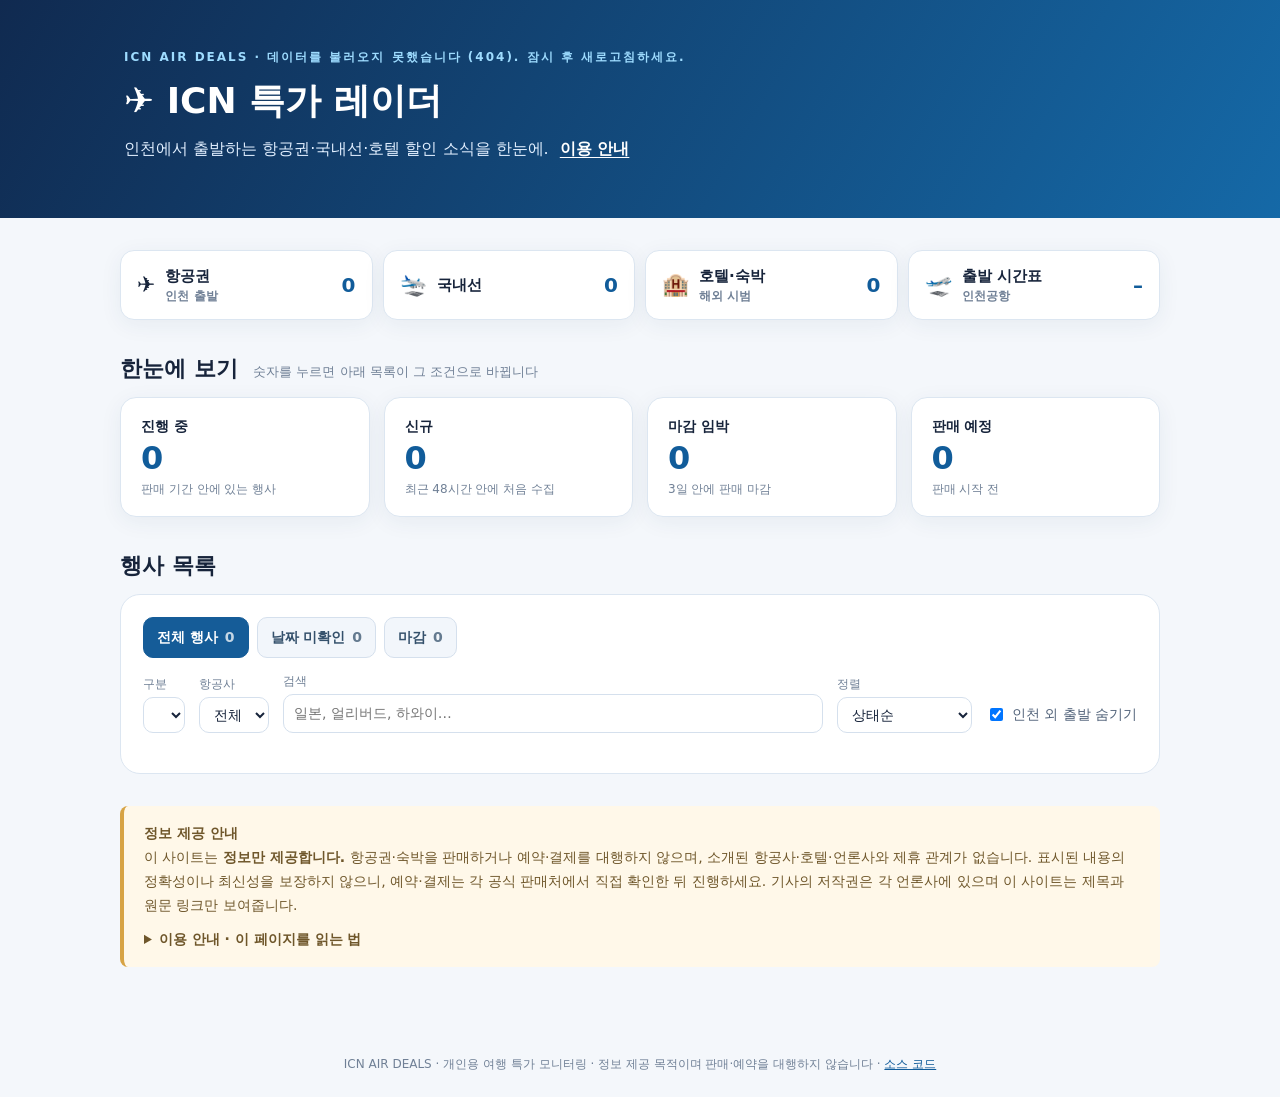
==== site/index.html @ 83a860c5 "collector·site: Secret Flying 공개 특가 중 서울 출발을 하루 1번 모아 '실제 가격 특가'로 노선·가격·링크만 표시 (항공권 탭) Co-Authored-B" ====
<!doctype html>
<html lang="ko">
<head>
<meta charset="utf-8">
<meta name="viewport" content="width=device-width, initial-scale=1, viewport-fit=cover">
<title>ICN 특가 레이더</title>
<meta name="description" content="인천 출발 항공권·국내선·호텔 숙박 할인 행사를 뉴스 기사에서 모아 진행 중·신규·판매 예정으로 보여줍니다.">
<!-- 검색 노출·AI 학습 거부 요청. 지키는 봇에만 효과가 있고 강제 차단은 아니다. -->
<meta name="robots" content="noindex, nofollow, noarchive, nosnippet, noimageindex, noai, noimageai">
<link rel="stylesheet" href="style.css">
</head>
<body>
<header class="hero">
  <div class="hero-in">
    <div class="eyebrow" id="updated">ICN AIR DEALS · 불러오는 중…</div>
    <h1>✈ ICN 특가 레이더</h1>
    <p>인천에서 출발하는 항공권·국내선·호텔 할인 소식을 한눈에. <a class="hero-link" href="#guide">이용 안내</a></p>
  </div>
</header>

<main class="wrap">
  <div id="health" class="notice warn" role="status" hidden></div>

  <nav class="sections" aria-label="행사 종류">
    <button type="button" data-section="flight"><span class="sec-icon" aria-hidden="true">✈</span><span class="sec-name">항공권 <small>인천 출발</small></span><b id="n-flight">0</b></button>
    <button type="button" data-section="domestic"><span class="sec-icon" aria-hidden="true">🛬</span><span class="sec-name">국내선</span><b id="n-domestic">0</b></button>
    <button type="button" data-section="hotel"><span class="sec-icon" aria-hidden="true">🏨</span><span class="sec-name">호텔·숙박 <small>해외 시범</small></span><b id="n-hotel">0</b></button>
    <button type="button" data-section="flights"><span class="sec-icon" aria-hidden="true">🛫</span><span class="sec-name">출발 시간표 <small>인천공항</small></span><b id="n-flights">–</b></button>
  </nav>

  <section class="section deal-view" aria-labelledby="h-summary">
    <h2 id="h-summary">한눈에 보기 <small class="h-note">숫자를 누르면 아래 목록이 그 조건으로 바뀝니다</small></h2>
    <div class="stats">
      <button type="button" class="stat" data-filter="live"><span class="stat-label">진행 중</span><b id="s-live">0</b><span class="stat-sub">판매 기간 안에 있는 행사</span></button>
      <button type="button" class="stat" data-filter="new"><span class="stat-label">신규</span><b id="s-new">0</b><span class="stat-sub">최근 48시간 안에 처음 수집</span></button>
      <button type="button" class="stat" data-filter="closing"><span class="stat-label">마감 임박</span><b id="s-closing">0</b><span class="stat-sub">3일 안에 판매 마감</span></button>
      <button type="button" class="stat" data-filter="upcoming"><span class="stat-label">판매 예정</span><b id="s-upcoming">0</b><span class="stat-sub">판매 시작 전</span></button>
    </div>
  </section>

  <section class="section deal-view" aria-labelledby="h-list">
    <h2 id="h-list">행사 목록</h2>
    <div class="preview">
      <!-- 진행 중·신규·마감 임박·판매 예정은 위 요약 타일이 같은 필터다. 여기에는 타일에 없는 보기만 둔다 -->
      <div class="toolbar" role="group" aria-label="그 밖의 보기">
        <button type="button" data-filter="all" class="active">전체 행사 <b id="c-all">0</b></button>
        <button type="button" data-filter="undated">날짜 미확인 <b id="c-undated">0</b></button>
        <button type="button" data-filter="ended">마감 <b id="c-ended">0</b></button>
        <button type="button" data-filter="official" id="official-btn" hidden>공식 확인 <b id="c-official">0</b></button>
      </div>
      <!-- 좁은 화면에서는 검색창만 두고 나머지 필터·정렬은 '필터 · 정렬' 버튼 안에 접는다 -->
      <div class="filters" id="deal-filters">
        <button type="button" class="filter-toggle" id="filter-toggle" aria-expanded="false" aria-controls="deal-filters">필터 · 정렬 <b id="filter-n" hidden></b></button>
        <label class="field" id="kind-field"><span>구분</span>
          <select id="kind"></select>
        </label>
        <label class="field" id="scope-field" hidden><span>지역</span>
          <select id="scope">
            <option value="all">국내·해외 전체</option>
            <option value="domestic">국내</option>
            <option value="overseas">해외 (시범)</option>
            <option value="unknown">지역 미확인</option>
          </select>
        </label>
        <label class="field"><span id="airline-label">항공사</span>
          <select id="airline"><option value="all">전체</option></select>
        </label>
        <label class="field grow search-field"><span>검색</span>
          <input id="q" type="search" placeholder="일본, 얼리버드, 하와이…" autocomplete="off">
        </label>
        <label class="field"><span>정렬</span>
          <select id="sort">
            <option value="default">상태순</option>
            <option value="recent">최신 등록순</option>
            <option value="closing">마감 임박순</option>
            <option value="discount">할인율 높은 순</option>
          </select>
        </label>
        <label class="toggle" id="hide-other-field"><input id="hide-other" type="checkbox" checked> 인천 외 출발 숨기기</label>
      </div>
      <div id="active" class="active-bar" hidden>
        <span id="active-text"></span>
        <button type="button" class="reset" data-reset>조건 초기화</button>
      </div>
      <div id="list" class="deals" aria-live="polite"></div>
      <p id="empty" class="empty" hidden></p>
    </div>
  </section>

  <!-- Secret Flying 공개 특가 중 서울 출발 (collector/secretflying.py, 하루 1번). 항공권 탭에서만 보인다 -->
  <section class="section deal-view" id="sf" aria-labelledby="h-sf" hidden>
    <h2 id="h-sf">실제 가격 특가 <small class="h-note">서울 출발 · Secret Flying 공개 게시물</small></h2>
    <div class="preview">
      <ul id="sf-list" class="sf-list"></ul>
      <p class="sf-note">가격은 게시 당시 기준이고 원래 통화로 표시합니다. 이미 끝났거나 날짜가 맞지 않을 수 있으니 게시물과 항공사에서 확인하세요.</p>
    </div>
  </section>

  <section class="section" id="schedule" aria-labelledby="h-schedule" hidden>
    <h2 id="h-schedule">인천공항 출발 시간표</h2>
    <div class="preview">
      <div class="hint">운항 예정 시각은 <b>예약 가능한 특가 항공권이 아닙니다.</b> 실제 할인가는 확인하지 않으므로 어느 편에도 할인 적용을 표시하지 않습니다.<br>
        <b>노선 일치 행사</b>: 운항 항공사와 행사 대상 노선(인천 출발·도착지)이 모두 기사로 확인된 행사 · <b>항공사 진행 행사</b>: 항공사만 같고 노선은 다르거나 확인되지 않은 행사</div>
      <p id="sch-meta" class="sch-meta"></p>
      <div class="filters">
        <div class="field"><span>출발 날짜</span>
          <div class="date-row">
            <input id="sch-date" type="date" aria-label="출발 날짜">
            <span class="quick" role="group" aria-label="빠른 날짜 선택">
              <button type="button" data-day="0">오늘</button><button type="button" data-day="1">내일</button><button type="button" data-day="weekend">이번 주말</button>
            </span>
            <span id="sch-cov" class="pill"></span>
          </div>
        </div>
        <label class="field"><span>항공사 (운항·판매)</span><select id="sch-airline"><option value="all">전체</option></select></label>
        <label class="field grow"><span>도착지 또는 편명</span><input id="sch-q" type="search" placeholder="오사카, KIX, KE5721…" autocomplete="off"></label>
        <label class="toggle"><input id="sch-related" type="checkbox"> 노선 일치 행사 있는 곳만</label>
      </div>
      <p id="sch-warn" class="notice warn" hidden></p>
      <div id="sch-list">
        <div id="sch-dests" class="dests"></div>
        <button type="button" id="sch-more" class="more" hidden></button>
      </div>
      <div id="sch-detail" hidden>
        <div class="detail-head">
          <button type="button" id="sch-back" class="back">← 도착지 목록</button>
          <h3 id="sch-title"></h3>
        </div>
        <div id="sch-carriers" class="carriers" role="group" aria-label="이 노선 운항 항공사"></div>
        <table class="sch">
          <thead><tr><th>출발</th><th>운항편 · 공동운항</th><th class="st">상태</th><th>행사 (할인 적용 미확인)</th></tr></thead>
          <tbody id="sch-body"></tbody>
        </table>
      </div>
      <p id="sch-empty" class="empty" hidden></p>
    </div>
  </section>

  <section class="section" id="guide">
    <div class="notice">
      <strong>정보 제공 안내</strong><br>
      이 사이트는 <b>정보만 제공합니다.</b> 항공권·숙박을 판매하거나 예약·결제를 대행하지 않으며, 소개된 항공사·호텔·언론사와 제휴 관계가 없습니다. 표시된 내용의 정확성이나 최신성을 보장하지 않으니, 예약·결제는 각 공식 판매처에서 직접 확인한 뒤 진행하세요. 기사의 저작권은 각 언론사에 있으며 이 사이트는 제목과 원문 링크만 보여줍니다.
      <details class="guide-more">
      <summary>이용 안내 · 이 페이지를 읽는 법</summary>
      하루 4회 뉴스 기사를 자동으로 모으며, AI(LLM)가 아니라 정해진 규칙으로 정리합니다.<br>
      항공사·호텔 공식 발표가 아니라 <b>뉴스 기사 제목</b>에서 자동으로 뽑은 정보입니다. 기사에 없는 날짜·가격·출발지는 추측하지 않고 "미확인"으로 둡니다. 실제 요금과 좌석·객실은 예약 단계에서 달라질 수 있으니 예약 전에 공식 페이지를 확인하세요.<br>
      "국내선"은 제목에 국내선·김포~제주 같은 노선 표현이 있는 항공 기사만 모읍니다. "호텔·숙박"은 호텔·리조트, 숙박 예약 플랫폼, 숙박세일 페스타 같은 정부 행사 기사 중 숙박 맥락과 할인 표현이 함께 있는 것만 모읍니다.<br>
      <b>해외 호텔은 2026-10-15 시작한 시범 수집</b>입니다. 국내 기사 중 해외 지명이 나온 숙박 할인과, 영어 뉴스에서 가격 할인(○% 할인·할인 코드 등)이 분명한 제목만 모읍니다. 영어 기사는 번역하지 않고 제목 원문을 그대로 보여주며, 할인율·기간·지역만 규칙으로 뽑아 한국어 칸에 넣습니다. 해외 행사는 한국에서 예약할 때 적용되지 않을 수 있습니다.<br>
      "출발 시간표"는 인천국제공항공사 공공데이터(여객기 정기운항편 일정, 항공기 운항 현황)를 하루 4회 받아 보여줍니다. 시각은 인천공항 기준 한국 시각이고, 정기 일정에는 도착 시각이 없습니다.<br>
      "인천(ICN)"은 제목에 인천~노선·인천발·인천 출발 같은 근거가 있을 때만 표시합니다. "항공사 미분류"는 한 기사에 여러 항공사가 섞여 어느 항공사 행사인지 정하지 않은 것입니다. 카드의 "항공사 홈페이지"·"공식 이벤트 목록"은 공식 사이트로 가는 링크일 뿐 해당 행사의 안내 페이지가 아니며, 이 사이트가 공식 페이지를 수집한 것도 아닙니다.
      </details>
    </div>
  </section>
</main>
<footer class="site-foot">ICN AIR DEALS · 개인용 여행 특가 모니터링 · 정보 제공 목적이며 판매·예약을 대행하지 않습니다 · <a href="https://github.com/theddack/icn-air-deals">소스 코드</a></footer>
<script src="app.js"></script>
</body>
</html>
---- site/style.css ----
/* 기획안(icn_air_deals_plan.html)의 시각 체계: 파란 그라데이션 헤더, 흰 카드(16px 라운드·옅은 그림자),
   파랑/주황/초록 알약, 2열 카드 그리드, 라벨-값 정의 목록. 다크 모드는 기존 사이트 동작을 유지하려고 같은 체계로 추가. */
:root {
  --bg: #f4f7fb; --surface: #ffffff; --ink: #17243b; --muted: #52637a; --faint: #708096; --line: #dce6f1; --line-soft: #edf1f5;
  --hero-a: #102a50; --hero-b: #1569a7; --hero-text: #e1efff; --hero-eyebrow: #9edcff;
  --brand: #155c98; --brand-ink: #115c9a;
  --blue-bg: #e8f3ff; --blue: #1364a2; --orange-bg: #fff1d8; --orange: #9a5d00; --green-bg: #e6f8ef; --green: #147b47;
  --gray-bg: #eef1f5; --gray: #65748a; --red-bg: #fdeaea; --red: #b23a3a;
  --notice-bg: #fff8e9; --notice-bar: #d7a344; --notice-ink: #6f572b;
  --btn-bg: #f2f6fb; --btn-line: #d5e0ed; --btn-ink: #35516c;
  --shadow: 0 5px 22px #183b6410;
  color-scheme: light;
}
@media (prefers-color-scheme: dark) {
  :root {
    --bg: #0e1726; --surface: #152237; --ink: #e3ecf7; --muted: #a3b3c7; --faint: #8394aa; --line: #26374f; --line-soft: #1f2e44;
    --hero-a: #0a1d38; --hero-b: #0f4f80; --hero-text: #d3e6fb; --hero-eyebrow: #8fd3ff;
    --brand: #3d8fd6; --brand-ink: #7cc0ff;
    --blue-bg: #17324f; --blue: #8cc6ff; --orange-bg: #3a2b10; --orange: #f2bd5a; --green-bg: #12352a; --green: #6fd8a3;
    --gray-bg: #1f2c3f; --gray: #9aa9bc; --red-bg: #3b1d22; --red: #f29b9b;
    --notice-bg: #2c2412; --notice-bar: #c9963a; --notice-ink: #ecd9ae;
    --btn-bg: #1a2a42; --btn-line: #2c3f5c; --btn-ink: #c3d4e8;
    --shadow: 0 5px 22px #00000030;
    color-scheme: dark;
  }
}
* { box-sizing: border-box; }
html { font-family: system-ui, -apple-system, "Noto Sans KR", "Apple SD Gothic Neo", "Malgun Gothic", sans-serif; }
body { margin: 0; background: var(--bg); color: var(--ink); line-height: 1.5; }
a { color: var(--brand-ink); }
[hidden] { display: none !important; }
button, select, input { font: inherit; }
:focus-visible { outline: 2px solid var(--brand); outline-offset: 2px; }

/* 헤더 */
.hero { background: linear-gradient(120deg, var(--hero-a), var(--hero-b)); color: #fff; }
.hero-in {
  max-width: 1080px; margin: 0 auto; padding-block: 48px 40px;
  padding-left: max(24px, env(safe-area-inset-left, 0px)); padding-right: max(24px, env(safe-area-inset-right, 0px));
}
.eyebrow { font-size: 12px; letter-spacing: 2px; font-weight: 800; color: var(--hero-eyebrow); }
.hero h1 { font-size: 36px; margin: 12px 0; line-height: 1.25; }
.hero p { max-width: 780px; line-height: 1.8; color: var(--hero-text); margin: 0 0 14px; }
.hero-link { color: #fff; font-weight: 700; margin-left: 6px; text-underline-offset: 3px; }

/* 본문 */
.wrap {
  max-width: 1080px; margin: auto; padding-block: 8px 64px;
  padding-left: max(20px, env(safe-area-inset-left, 0px)); padding-right: max(20px, env(safe-area-inset-right, 0px));
}
.section { margin-top: 32px; }
.section h2 { font-size: 22px; margin: 0 0 12px; }
.h-note { font-size: 13px; font-weight: 500; color: var(--faint); margin-left: 8px; }

.pill { display: inline-block; border-radius: 30px; padding: 4px 10px; background: var(--blue-bg); color: var(--blue); font-size: 12px; font-weight: 800; white-space: nowrap; }
.pill.orange { background: var(--orange-bg); color: var(--orange); }
.pill.green { background: var(--green-bg); color: var(--green); }
.pill.gray { background: var(--gray-bg); color: var(--gray); }
.pill.solid { background: var(--brand); color: #fff; }

/* 행사 종류 탭 */
.sections { display: grid; grid-template-columns: repeat(4, minmax(0, 1fr)); gap: 10px; margin-top: 24px; }
.sections button {
  display: flex; align-items: center; gap: 10px; text-align: left; cursor: pointer; min-width: 0;
  background: var(--surface); border: 1px solid var(--line); border-radius: 14px; padding: 14px 16px; color: var(--ink); box-shadow: var(--shadow);
}
.sec-icon { font-size: 22px; line-height: 1; }
.sec-name { flex: 1; min-width: 0; font-weight: 800; font-size: 15px; }
.sec-name small { display: block; font-size: 12px; font-weight: 600; color: var(--faint); }
.sections button b { font-size: 20px; color: var(--brand-ink); font-variant-numeric: tabular-nums; }
.sections button[aria-pressed="true"] { background: var(--brand); border-color: var(--brand); color: #fff; }
.sections button[aria-pressed="true"] small, .sections button[aria-pressed="true"] b { color: #fff; }

/* 요약 타일 */
.stats { display: grid; grid-template-columns: repeat(4, minmax(0, 1fr)); gap: 14px; }
.stat {
  text-align: left; cursor: pointer; display: grid; gap: 4px; align-content: start;
  background: var(--surface); border: 1px solid var(--line); border-radius: 16px; padding: 18px 20px; box-shadow: var(--shadow); color: var(--ink);
}
.stat b { font-size: 32px; line-height: 1.1; font-weight: 850; color: var(--brand-ink); font-variant-numeric: tabular-nums; }
.stat-label { font-size: 14px; font-weight: 800; }
.stat-sub { font-size: 12px; color: var(--faint); }
.stat[aria-pressed="true"] { border-color: var(--brand); box-shadow: 0 0 0 2px var(--brand) inset, var(--shadow); }

/* 목록 패널 */
.preview { background: var(--surface); border: 1px solid var(--line); border-radius: 20px; padding: 22px; }
.toolbar { display: flex; gap: 8px; flex-wrap: wrap; margin-bottom: 14px; }
.toolbar button {
  background: var(--btn-bg); border: 1px solid var(--btn-line); border-radius: 10px; padding: 9px 13px; cursor: pointer; font-weight: 700; color: var(--btn-ink); font-size: 14px;
}
.toolbar button b { font-weight: 600; opacity: .75; margin-left: 2px; font-variant-numeric: tabular-nums; }
.toolbar button.active { background: var(--brand); color: #fff; border-color: var(--brand); }
.filters { display: flex; flex-wrap: wrap; gap: 10px 14px; align-items: end; margin-bottom: 18px; }
.field { display: grid; gap: 4px; font-size: 12px; color: var(--faint); min-width: 0; }
.field.grow { flex: 1 1 200px; }
select, input[type="search"] {
  font-size: 14px; color: var(--ink); background: var(--surface); border: 1px solid var(--btn-line); border-radius: 10px; padding: 8px 10px; width: 100%; min-width: 0;
}
.toggle { display: flex; gap: 6px; align-items: center; font-size: 14px; color: var(--muted); padding-bottom: 8px; cursor: pointer; }
.filter-toggle { display: none; }
.active-bar { display: flex; flex-wrap: wrap; align-items: center; gap: 8px 12px; margin: -6px 0 14px; font-size: 13px; color: var(--muted); }
.reset { background: var(--btn-bg); border: 1px solid var(--btn-line); border-radius: 8px; padding: 5px 10px; font-weight: 700; color: var(--btn-ink); cursor: pointer; font-size: 13px; }

/* 행사 카드 */
.deals { display: grid; grid-template-columns: repeat(2, minmax(0, 1fr)); gap: 12px; }
.deal { border: 1px solid var(--line); border-radius: 14px; padding: 18px; display: grid; gap: 10px; align-content: start; min-width: 0; background: var(--surface); }
.deal.ended { opacity: .7; }
.pills { display: flex; flex-wrap: wrap; gap: 6px; }
.deal h3 { margin: 0; font-size: 17px; line-height: 1.4; overflow-wrap: anywhere; }
.price { font-size: 26px; font-weight: 850; color: var(--brand-ink); line-height: 1.2; }
.price.none { font-size: 17px; font-weight: 700; color: var(--faint); }
.deal dl { display: grid; grid-template-columns: 96px minmax(0, 1fr); gap: 7px 10px; font-size: 13px; margin: 0; }
.deal dt { color: var(--faint); }
.deal dd { margin: 0; font-weight: 650; overflow-wrap: anywhere; }
.deal dd.unk { color: var(--faint); font-weight: 500; }
.deal dd.icn { color: var(--green); }
.deal dd.conflict { color: var(--orange); }
.who { display: flex; flex-wrap: wrap; gap: 2px 8px; font-size: 13px; font-weight: 750; color: var(--muted); }
.who .where { font-weight: 600; color: var(--faint); }
.who .where::before { content: "·"; margin-right: 8px; }
.keyline { display: flex; align-items: center; justify-content: space-between; gap: 12px; }
.keyline .price { min-width: 0; overflow-wrap: anywhere; }
.dday { flex: none; display: grid; text-align: right; }
.dday span { font-size: 11px; font-weight: 700; color: var(--faint); }
.dday b { font-size: 18px; font-weight: 850; color: var(--ink); white-space: nowrap; font-variant-numeric: tabular-nums; }
.dday.urgent b { color: var(--orange); }
.dday.past b, .dday.unk b { font-size: 15px; font-weight: 700; color: var(--faint); }
.brief { margin: 0; font-size: 13px; color: var(--muted); }
.main-foot { font-size: 12px; color: var(--gray); border-top: 1px solid var(--line-soft); padding-top: 10px; align-items: center; }
.official-link {
  display: inline-flex; align-items: center; background: var(--blue-bg); color: var(--blue); border: 1px solid transparent;
  border-radius: 9px; padding: 7px 12px; font-size: 13px; font-weight: 800; text-decoration: none; white-space: nowrap;
}
.official-link:hover { border-color: var(--blue); }
details.more > summary { font-size: 13px; font-weight: 700; color: var(--btn-ink); }
details.more[open] > summary { margin-bottom: 10px; }
details.more .foot { margin-top: 12px; }
.arts b { font-size: 12px; color: var(--ink); }
.arts .cs { color: var(--faint); }
a.ev { font-size: 11px; font-weight: 600; color: var(--faint); margin-left: 4px; vertical-align: middle; white-space: nowrap; }
.deal .foot { border-top: 1px solid var(--line-soft); padding-top: 12px; font-size: 12px; color: var(--gray); display: grid; gap: 8px; }
.foot-row { display: flex; flex-wrap: wrap; gap: 4px 12px; justify-content: space-between; }
details summary { cursor: pointer; }
.dest-block { font-size: 12px; color: var(--muted); }
.dest-block summary { font-weight: 700; color: var(--ink); }
.dest-block.muted { color: var(--faint); }
.dest-note { margin: 6px 0 0; line-height: 1.6; }
.dest-block ul { columns: 2; column-gap: 16px; padding-left: 16px; }
.dest-block li { break-inside: avoid; }
.dest-block li.hit { color: var(--green); font-weight: 700; }
details ul { margin: 8px 0 0; padding-left: 18px; display: grid; gap: 5px; }
details li span { color: var(--faint); margin-left: 4px; font-variant-numeric: tabular-nums; }
.empty { color: var(--muted); text-align: center; padding: 28px 0; margin: 0; }

/* 실제 가격 특가 (Secret Flying) */
.sf-list { list-style: none; margin: 0; padding: 0; display: grid; grid-template-columns: repeat(2, minmax(0, 1fr)); gap: 8px 12px; }
.sf-list a { display: grid; grid-template-columns: minmax(0, 1fr) auto; gap: 2px 10px; padding: 12px 14px; border: 1px solid var(--line); border-radius: 12px; text-decoration: none; color: var(--ink); }
.sf-list a:hover { border-color: var(--brand); }
.sf-route { font-weight: 750; overflow-wrap: anywhere; }
.sf-price { font-weight: 850; color: var(--brand-ink); white-space: nowrap; font-variant-numeric: tabular-nums; }
.sf-meta { grid-column: 1 / -1; font-size: 12px; color: var(--faint); }
.sf-note { margin: 12px 0 0; font-size: 12px; color: var(--muted); }

/* 출발 시간표 */
.hint { padding: 12px 16px; background: var(--notice-bg); color: var(--notice-ink); border-left: 4px solid var(--notice-bar); border-radius: 9px; margin-bottom: 14px; font-size: 14px; line-height: 1.6; }
.sch-meta { font-size: 13px; color: var(--muted); margin: 0 0 14px; line-height: 1.6; }
.date-row { display: flex; flex-wrap: wrap; align-items: center; gap: 8px; }
.quick { display: inline-flex; gap: 6px; }
.quick button { background: var(--btn-bg); border: 1px solid var(--btn-line); border-radius: 8px; padding: 7px 10px; font-weight: 700; color: var(--btn-ink); cursor: pointer; font-size: 13px; }
.quick button[aria-pressed="true"] { background: var(--brand); border-color: var(--brand); color: #fff; }
.guide-more { margin-top: 10px; }
.guide-more summary { font-weight: 800; }
input[type="date"] { font-size: 14px; color: var(--ink); background: var(--surface); border: 1px solid var(--btn-line); border-radius: 10px; padding: 7px 10px; }
#sch-warn { margin: 0 0 14px; }
.dests { display: grid; grid-template-columns: repeat(3, minmax(0, 1fr)); gap: 10px; }
.dest {
  text-align: left; cursor: pointer; display: grid; gap: 4px; min-width: 0; color: var(--ink);
  background: var(--surface); border: 1px solid var(--line); border-radius: 14px; padding: 14px 16px;
}
.dest:hover { border-color: var(--brand); }
.dest-top { display: flex; justify-content: space-between; align-items: baseline; gap: 8px; }
.dest-name { font-weight: 800; font-size: 16px; overflow-wrap: anywhere; }
.dest-name small { color: var(--faint); font-weight: 600; margin-left: 4px; }
.dest-count { font-weight: 850; color: var(--brand-ink); font-variant-numeric: tabular-nums; white-space: nowrap; }
.dest-sub { font-size: 12px; color: var(--muted); overflow-wrap: anywhere; }
.dest .pill { justify-self: start; margin-top: 2px; }
.more { margin-top: 12px; width: 100%; background: var(--btn-bg); border: 1px solid var(--btn-line); border-radius: 10px; padding: 10px; font-weight: 700; color: var(--btn-ink); cursor: pointer; }
.detail-head { display: flex; flex-wrap: wrap; align-items: center; gap: 8px 14px; margin-bottom: 10px; }
.detail-head h3 { margin: 0; font-size: 18px; }
.carriers { display: flex; flex-wrap: wrap; gap: 6px; margin-bottom: 12px; }
.carriers button { background: var(--btn-bg); border: 1px solid var(--btn-line); border-radius: 8px; padding: 6px 10px; font-weight: 700; color: var(--btn-ink); cursor: pointer; font-size: 13px; }
.carriers button b { font-weight: 600; opacity: .75; font-variant-numeric: tabular-nums; }
/* 공동운항으로 팔기만 하는 항공사는 흐리게, 뒤쪽에 */
.carriers button.cs-only { border-style: dashed; color: var(--faint); background: transparent; font-weight: 600; }
.carriers button[aria-pressed="true"] { background: var(--brand); border-color: var(--brand); color: #fff; }
.back { background: var(--btn-bg); border: 1px solid var(--btn-line); border-radius: 10px; padding: 7px 12px; font-weight: 700; color: var(--btn-ink); cursor: pointer; }
table.sch { border-collapse: collapse; width: 100%; font-size: 14px; }
table.sch th, table.sch td { padding: 10px 8px; text-align: left; border-bottom: 1px solid var(--line-soft); vertical-align: top; }
table.sch th { background: var(--btn-bg); color: var(--muted); font-size: 12px; font-weight: 700; }
table.sch td.t { font-weight: 800; font-variant-numeric: tabular-nums; white-space: nowrap; }
table.sch .chg { display: block; color: var(--orange); font-size: 12px; font-weight: 700; }
table.sch td.muted, table.sch .cs { color: var(--faint); }
table.sch .cs { display: block; font-size: 12px; }
table.sch td.rel { font-size: 13px; }
table.sch td.st, table.sch th.st { white-space: nowrap; }
.deal-rel, .deal-air { display: block; font-size: 11px; font-weight: 800; margin-top: 2px; }
.deal-rel { color: var(--green); }
.deal-air { color: var(--gray); font-weight: 500; font-size: 12px; }
details.deal-air summary { font-weight: 800; font-size: 11px; }
table.sch mark { background: var(--orange-bg); color: var(--orange); border-radius: 4px; padding: 0 3px; }
.dest .pills { margin-top: 2px; }
.deal-item { display: block; margin-top: 3px; }
.deal-links { display: block; font-size: 11px; }
.deal-links a { color: var(--brand-ink); }
.rel-inline { display: none; margin-top: 4px; font-size: 12px; color: var(--green); }

/* 안내·경고 */
.notice { background: var(--notice-bg); border-left: 4px solid var(--notice-bar); padding: 16px 20px; border-radius: 8px; color: var(--notice-ink); line-height: 1.7; font-size: 14px; }
.notice.warn { margin-top: 24px; border-left-color: var(--red); background: var(--red-bg); color: var(--red); }
.notice.warn p { margin: 0; }
.site-foot { padding: 24px; text-align: center; color: var(--faint); font-size: 12px; }

@media (max-width: 960px) and (min-width: 761px) { .dests { grid-template-columns: repeat(2, minmax(0, 1fr)); } }
@media (max-width: 760px) {
  .hero-in { padding-block: 36px 30px; }
  .hero h1 { font-size: 28px; }
  .sections { gap: 8px; grid-template-columns: repeat(2, minmax(0, 1fr)); }
  .dests { grid-template-columns: 1fr; }
  table.sch th, table.sch td { padding: 9px 5px; font-size: 13px; }
  /* 좁은 화면에서는 관련 행사를 항공사 칸 아래로 옮긴다 */
  table.sch .rel, table.sch th:last-child { display: none; }
  .rel-inline { display: block; }
  .sections button { flex-direction: column; align-items: flex-start; gap: 4px; padding: 12px; }
  .sec-icon { font-size: 18px; }
  .sec-name { font-size: 14px; }
  .sections button b { font-size: 18px; }
  .stats { grid-template-columns: repeat(2, minmax(0, 1fr)); gap: 10px; }
  .stat { padding: 14px 16px; }
  .stat b { font-size: 26px; }
  .deals { grid-template-columns: 1fr; }
  .sf-list { grid-template-columns: 1fr; }
  .preview { padding: 16px; border-radius: 16px; }
  .deal dl { grid-template-columns: 82px minmax(0, 1fr); }
  /* 필터: 검색창과 '필터 · 정렬' 버튼만 한 줄로, 나머지는 버튼을 누르면 펼친다 */
  .filter-toggle {
    display: inline-flex; align-items: center; gap: 6px; order: -1; white-space: nowrap; cursor: pointer;
    background: var(--btn-bg); border: 1px solid var(--btn-line); border-radius: 10px; padding: 8px 12px; font-weight: 700; color: var(--btn-ink); font-size: 14px;
  }
  .filter-toggle[aria-expanded="true"] { border-color: var(--brand); color: var(--brand-ink); }
  .filter-toggle b { background: var(--brand); color: #fff; border-radius: 20px; padding: 0 7px; font-size: 12px; }
  .filters .search-field { order: -2; flex: 1 1 0; }
  /* 노선 항공사 버튼은 한 줄 가로 스크롤 (여러 줄로 쌓여 시간표가 밀리지 않게) */
  .carriers { flex-wrap: nowrap; overflow-x: auto; padding-bottom: 4px; -webkit-overflow-scrolling: touch; }
  .carriers button { flex: none; }
  .filters:not(.open) > :not(.search-field):not(.filter-toggle) { display: none; }
  .filters.open > .field:not(.search-field) { flex: 1 1 100%; }
}
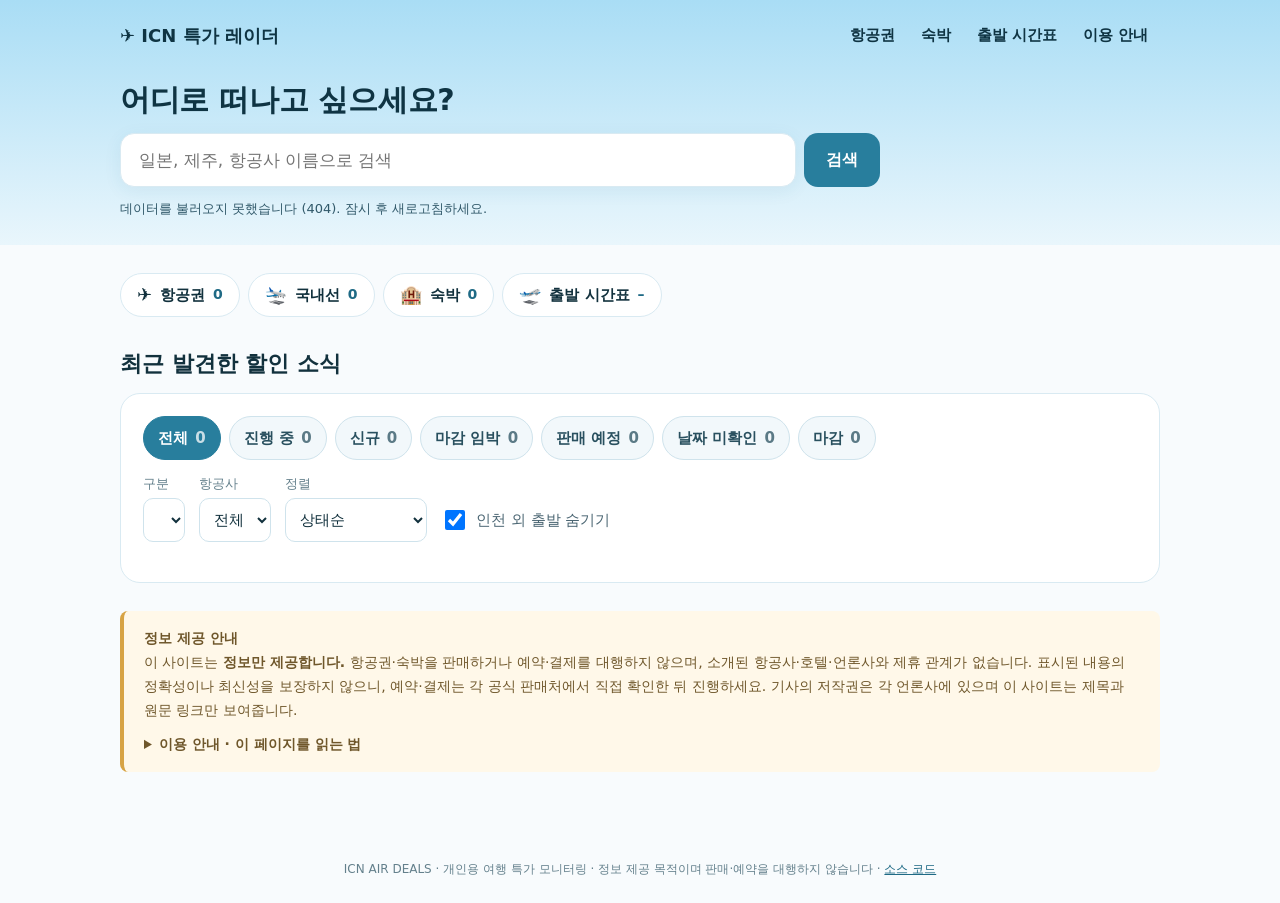
==== commit 7c441d7a: "site: UI/UX 리디자인 기획안 반영 — 하늘색 헤더와 상단 메뉴·큰 검색창, 카테고리 한 줄 탭, 상태 필터 한 줄(요약 타일 제거), 목록을 첫 화면으로, Sky→Clou" ====
--- a/site/index.html
+++ b/site/index.html
@@ -12,9 +12,19 @@
 <body>
 <header class="hero">
   <div class="hero-in">
-    <div class="eyebrow" id="updated">ICN AIR DEALS · 불러오는 중…</div>
-    <h1>✈ ICN 특가 레이더</h1>
-    <p>인천에서 출발하는 항공권·국내선·호텔 할인 소식을 한눈에. <a class="hero-link" href="#guide">이용 안내</a></p>
+    <div class="topbar">
+      <a class="brand" href="#flight">✈ ICN 특가 레이더</a>
+      <nav class="topnav" aria-label="바로 가기">
+        <a href="#flight">항공권</a><a href="#hotel">숙박</a><a href="#flights">출발 시간표</a><a href="#guide">이용 안내</a>
+      </nav>
+    </div>
+    <h1 class="hero-q">어디로 떠나고 싶으세요?</h1>
+    <form class="hero-search" id="search-form" role="search">
+      <label class="sr-only" for="q">행사 검색</label>
+      <input id="q" type="search" placeholder="일본, 제주, 항공사 이름으로 검색" autocomplete="off" enterkeyhint="search">
+      <button type="submit">검색</button>
+    </form>
+    <p class="eyebrow" id="updated">불러오는 중…</p>
   </div>
 </header>
 
@@ -22,31 +32,25 @@
   <div id="health" class="notice warn" role="status" hidden></div>
 
   <nav class="sections" aria-label="행사 종류">
-    <button type="button" data-section="flight"><span class="sec-icon" aria-hidden="true">✈</span><span class="sec-name">항공권 <small>인천 출발</small></span><b id="n-flight">0</b></button>
+    <button type="button" data-section="flight"><span class="sec-icon" aria-hidden="true">✈</span><span class="sec-name">항공권</span><b id="n-flight">0</b></button>
     <button type="button" data-section="domestic"><span class="sec-icon" aria-hidden="true">🛬</span><span class="sec-name">국내선</span><b id="n-domestic">0</b></button>
-    <button type="button" data-section="hotel"><span class="sec-icon" aria-hidden="true">🏨</span><span class="sec-name">호텔·숙박 <small>해외 시범</small></span><b id="n-hotel">0</b></button>
-    <button type="button" data-section="flights"><span class="sec-icon" aria-hidden="true">🛫</span><span class="sec-name">출발 시간표 <small>인천공항</small></span><b id="n-flights">–</b></button>
+    <button type="button" data-section="hotel"><span class="sec-icon" aria-hidden="true">🏨</span><span class="sec-name">숙박</span><b id="n-hotel">0</b></button>
+    <button type="button" data-section="flights"><span class="sec-icon" aria-hidden="true">🛫</span><span class="sec-name">출발 시간표</span><b id="n-flights">–</b></button>
   </nav>
 
-  <section class="section deal-view" aria-labelledby="h-summary">
-    <h2 id="h-summary">한눈에 보기 <small class="h-note">숫자를 누르면 아래 목록이 그 조건으로 바뀝니다</small></h2>
-    <div class="stats">
-      <button type="button" class="stat" data-filter="live"><span class="stat-label">진행 중</span><b id="s-live">0</b><span class="stat-sub">판매 기간 안에 있는 행사</span></button>
-      <button type="button" class="stat" data-filter="new"><span class="stat-label">신규</span><b id="s-new">0</b><span class="stat-sub">최근 48시간 안에 처음 수집</span></button>
-      <button type="button" class="stat" data-filter="closing"><span class="stat-label">마감 임박</span><b id="s-closing">0</b><span class="stat-sub">3일 안에 판매 마감</span></button>
-      <button type="button" class="stat" data-filter="upcoming"><span class="stat-label">판매 예정</span><b id="s-upcoming">0</b><span class="stat-sub">판매 시작 전</span></button>
-    </div>
-  </section>
-
   <section class="section deal-view" aria-labelledby="h-list">
-    <h2 id="h-list">행사 목록</h2>
+    <h2 id="h-list">최근 발견한 할인 소식</h2>
     <div class="preview">
-      <!-- 진행 중·신규·마감 임박·판매 예정은 위 요약 타일이 같은 필터다. 여기에는 타일에 없는 보기만 둔다 -->
-      <div class="toolbar" role="group" aria-label="그 밖의 보기">
-        <button type="button" data-filter="all" class="active">전체 행사 <b id="c-all">0</b></button>
+      <!-- 상태 필터 한 줄 (예전 '한눈에 보기' 타일과 보조 버튼을 합쳤다). 숫자는 지금 조건에서의 건수 -->
+      <div class="toolbar" role="group" aria-label="상태">
+        <button type="button" data-filter="all" class="active">전체 <b id="c-all">0</b></button>
+        <button type="button" data-filter="live">진행 중 <b id="c-live">0</b></button>
+        <button type="button" data-filter="new">신규 <b id="c-new">0</b></button>
+        <button type="button" data-filter="closing">마감 임박 <b id="c-closing">0</b></button>
+        <button type="button" data-filter="upcoming">판매 예정 <b id="c-upcoming">0</b></button>
+        <button type="button" data-filter="official" id="official-btn" hidden>공식 확인 <b id="c-official">0</b></button>
         <button type="button" data-filter="undated">날짜 미확인 <b id="c-undated">0</b></button>
         <button type="button" data-filter="ended">마감 <b id="c-ended">0</b></button>
-        <button type="button" data-filter="official" id="official-btn" hidden>공식 확인 <b id="c-official">0</b></button>
       </div>
       <!-- 좁은 화면에서는 검색창만 두고 나머지 필터·정렬은 '필터 · 정렬' 버튼 안에 접는다 -->
       <div class="filters" id="deal-filters">
@@ -65,9 +69,6 @@
         <label class="field"><span id="airline-label">항공사</span>
           <select id="airline"><option value="all">전체</option></select>
         </label>
-        <label class="field grow search-field"><span>검색</span>
-          <input id="q" type="search" placeholder="일본, 얼리버드, 하와이…" autocomplete="off">
-        </label>
         <label class="field"><span>정렬</span>
           <select id="sort">
             <option value="default">상태순</option>
@@ -84,12 +85,27 @@
       </div>
       <div id="list" class="deals" aria-live="polite"></div>
       <p id="empty" class="empty" hidden></p>
+      <!-- 마감일을 모르고 마지막 기사 후 14일이 지난 행사 (30일까지 보관). 끝났는지 알 수 없어 접어 둔다 -->
+      <details id="stale" class="stale-box" hidden>
+        <summary>진행 여부 미확인 <b id="stale-n">0</b>건 <small>마감일이 기사에 없고 최근 기사가 14일 넘게 없는 행사 · 공식 페이지에서 확인하세요</small></summary>
+        <div id="stale-list" class="deals"></div>
+      </details>
     </div>
   </section>
 
   <!-- Secret Flying 공개 특가 중 서울 출발 (collector/secretflying.py, 하루 1번). 항공권 탭에서만 보인다 -->
+  <!-- 땡처리닷컴 판매 중인 인천 출발 땡처리 항공권 (collector/ttang.py, 하루 1번). 항공권 탭에서만 보인다 -->
+  <section class="section deal-view" id="tt" aria-labelledby="h-tt" hidden>
+    <h2 id="h-tt">땡처리닷컴 판매가 <small class="h-note" id="tt-note">인천 출발 · 도착지별 최저 총액</small></h2>
+    <div class="preview">
+      <ul id="tt-list" class="sf-list"></ul>
+      <button type="button" id="tt-more" class="more" hidden></button>
+      <p class="sf-note">땡처리닷컴에 올라온 판매 상품의 표시 총액(유류할증료·세금 포함)입니다. 출발 기간 안에서도 날짜·좌석에 따라 다를 수 있으니 땡처리닷컴에서 확인하세요.</p>
+    </div>
+  </section>
+
   <section class="section deal-view" id="sf" aria-labelledby="h-sf" hidden>
-    <h2 id="h-sf">실제 가격 특가 <small class="h-note">서울 출발 · Secret Flying 공개 게시물</small></h2>
+    <h2 id="h-sf">Secret Flying 게시 가격 <small class="h-note">서울 출발 · 게시 당시 가격, 항공사 확인 아님</small></h2>
     <div class="preview">
       <ul id="sf-list" class="sf-list"></ul>
       <p class="sf-note">가격은 게시 당시 기준이고 원래 통화로 표시합니다. 이미 끝났거나 날짜가 맞지 않을 수 있으니 게시물과 항공사에서 확인하세요.</p>
--- a/site/style.css
+++ b/site/style.css
@@ -1,54 +1,66 @@
-/* 기획안(icn_air_deals_plan.html)의 시각 체계: 파란 그라데이션 헤더, 흰 카드(16px 라운드·옅은 그림자),
-   파랑/주황/초록 알약, 2열 카드 그리드, 라벨-값 정의 목록. 다크 모드는 기존 사이트 동작을 유지하려고 같은 체계로 추가. */
+/* UI/UX 리디자인 기획안(2026-10-25 'Sky → Cloud → Ocean'): 하늘색 헤더, 구름색 배경, 흰 카드, 바다색 버튼·선택.
+   할인 금액·마감 임박만 코랄, 진행 중은 연한 민트. 본문 16px, 누르는 곳은 44px 이상. 다크 모드는 같은 체계를 어둡게. */
 :root {
-  --bg: #f4f7fb; --surface: #ffffff; --ink: #17243b; --muted: #52637a; --faint: #708096; --line: #dce6f1; --line-soft: #edf1f5;
-  --hero-a: #102a50; --hero-b: #1569a7; --hero-text: #e1efff; --hero-eyebrow: #9edcff;
-  --brand: #155c98; --brand-ink: #115c9a;
-  --blue-bg: #e8f3ff; --blue: #1364a2; --orange-bg: #fff1d8; --orange: #9a5d00; --green-bg: #e6f8ef; --green: #147b47;
-  --gray-bg: #eef1f5; --gray: #65748a; --red-bg: #fdeaea; --red: #b23a3a;
+  --bg: #f8fbfd; --surface: #ffffff; --ink: #12313d; --muted: #4a6572; --faint: #64808c; --line: #d9eaf2; --line-soft: #eaf4f9;
+  --sky: #a9ddf5; --sky-soft: #e9f6fc; --hero-ink: #0f3443; --hero-muted: #31596a;
+  --brand: #287e9d; --brand-ink: #1f6a85;
+  --blue-bg: #e9f6fc; --blue: #1f6a85; --orange-bg: #fceae5; --orange: #a8432d; --coral: #b84e37;
+  --green-bg: #e3f6ef; --green: #1c7a55;
+  --gray-bg: #eef3f6; --gray: #5a717d; --red-bg: #fdeaea; --red: #b23a3a;
   --notice-bg: #fff8e9; --notice-bar: #d7a344; --notice-ink: #6f572b;
-  --btn-bg: #f2f6fb; --btn-line: #d5e0ed; --btn-ink: #35516c;
-  --shadow: 0 5px 22px #183b6410;
+  --btn-bg: #f2f8fb; --btn-line: #cfe3ec; --btn-ink: #29505f;
+  --shadow: 0 4px 18px #1f6a8512;
   color-scheme: light;
 }
 @media (prefers-color-scheme: dark) {
   :root {
-    --bg: #0e1726; --surface: #152237; --ink: #e3ecf7; --muted: #a3b3c7; --faint: #8394aa; --line: #26374f; --line-soft: #1f2e44;
-    --hero-a: #0a1d38; --hero-b: #0f4f80; --hero-text: #d3e6fb; --hero-eyebrow: #8fd3ff;
-    --brand: #3d8fd6; --brand-ink: #7cc0ff;
-    --blue-bg: #17324f; --blue: #8cc6ff; --orange-bg: #3a2b10; --orange: #f2bd5a; --green-bg: #12352a; --green: #6fd8a3;
-    --gray-bg: #1f2c3f; --gray: #9aa9bc; --red-bg: #3b1d22; --red: #f29b9b;
+    --bg: #0d1b22; --surface: #13262f; --ink: #e2f0f6; --muted: #a6c0cb; --faint: #8aa6b2; --line: #24404c; --line-soft: #1b3440;
+    --sky: #12384a; --sky-soft: #0f2a37; --hero-ink: #e6f5fb; --hero-muted: #a9ccda;
+    --brand: #237596; --brand-ink: #8fd0ea;
+    --blue-bg: #173f52; --blue: #9ad6ee; --orange-bg: #3d2219; --orange: #f0a48f; --coral: #f0a48f;
+    --green-bg: #123629; --green: #79d9ae;
+    --gray-bg: #1d3440; --gray: #9db4bf; --red-bg: #3b1d22; --red: #f29b9b;
     --notice-bg: #2c2412; --notice-bar: #c9963a; --notice-ink: #ecd9ae;
-    --btn-bg: #1a2a42; --btn-line: #2c3f5c; --btn-ink: #c3d4e8;
-    --shadow: 0 5px 22px #00000030;
+    --btn-bg: #183340; --btn-line: #2a4d5c; --btn-ink: #cbe2ec;
+    --shadow: 0 4px 18px #00000033;
     color-scheme: dark;
   }
 }
 * { box-sizing: border-box; }
 html { font-family: system-ui, -apple-system, "Noto Sans KR", "Apple SD Gothic Neo", "Malgun Gothic", sans-serif; }
-body { margin: 0; background: var(--bg); color: var(--ink); line-height: 1.5; }
+body { margin: 0; background: var(--bg); color: var(--ink); line-height: 1.55; font-size: 16px; }
 a { color: var(--brand-ink); }
 [hidden] { display: none !important; }
 button, select, input { font: inherit; }
-:focus-visible { outline: 2px solid var(--brand); outline-offset: 2px; }
-
-/* 헤더 */
-.hero { background: linear-gradient(120deg, var(--hero-a), var(--hero-b)); color: #fff; }
+:focus-visible { outline: 3px solid var(--brand); outline-offset: 2px; }
+.sr-only { position: absolute; width: 1px; height: 1px; padding: 0; margin: -1px; overflow: hidden; clip: rect(0 0 0 0); white-space: nowrap; border: 0; }
+
+/* 헤더: 하늘색, 상단 메뉴, 큰 검색창 */
+.hero { background: linear-gradient(180deg, var(--sky), var(--sky-soft)); color: var(--hero-ink); }
 .hero-in {
-  max-width: 1080px; margin: 0 auto; padding-block: 48px 40px;
-  padding-left: max(24px, env(safe-area-inset-left, 0px)); padding-right: max(24px, env(safe-area-inset-right, 0px));
-}
-.eyebrow { font-size: 12px; letter-spacing: 2px; font-weight: 800; color: var(--hero-eyebrow); }
-.hero h1 { font-size: 36px; margin: 12px 0; line-height: 1.25; }
-.hero p { max-width: 780px; line-height: 1.8; color: var(--hero-text); margin: 0 0 14px; }
-.hero-link { color: #fff; font-weight: 700; margin-left: 6px; text-underline-offset: 3px; }
+  max-width: 1080px; margin: 0 auto; padding-block: 14px 26px;
+  padding-left: max(20px, env(safe-area-inset-left, 0px)); padding-right: max(20px, env(safe-area-inset-right, 0px));
+}
+.topbar { display: flex; flex-wrap: wrap; align-items: center; justify-content: space-between; gap: 4px 16px; }
+.brand { color: var(--hero-ink); font-weight: 850; font-size: 18px; text-decoration: none; display: inline-flex; align-items: center; min-height: 44px; }
+.topnav { display: flex; flex-wrap: wrap; gap: 2px; }
+.topnav a { color: var(--hero-ink); text-decoration: none; font-weight: 700; font-size: 15px; display: inline-flex; align-items: center; min-height: 44px; padding: 0 12px; border-radius: 10px; }
+.topnav a:hover { background: #ffffff66; }
+.hero-q { font-size: 30px; line-height: 1.3; margin: 22px 0 14px; letter-spacing: -0.3px; }
+.hero-search { display: flex; gap: 8px; max-width: 760px; }
+.hero-search input[type="search"] {
+  flex: 1; min-width: 0; min-height: 54px; font-size: 17px; padding: 0 18px; border-radius: 14px;
+  border: 1px solid var(--line); background: var(--surface); color: var(--ink); box-shadow: var(--shadow);
+}
+.hero-search button { min-height: 54px; padding: 0 22px; border: 0; border-radius: 14px; background: var(--brand); color: #fff; font-weight: 800; cursor: pointer; }
+.eyebrow { font-size: 13px; color: var(--hero-muted); margin: 12px 0 0; }
 
 /* 본문 */
 .wrap {
   max-width: 1080px; margin: auto; padding-block: 8px 64px;
   padding-left: max(20px, env(safe-area-inset-left, 0px)); padding-right: max(20px, env(safe-area-inset-right, 0px));
 }
-.section { margin-top: 32px; }
+.section { margin-top: 28px; }
 .section h2 { font-size: 22px; margin: 0 0 12px; }
 .h-note { font-size: 13px; font-weight: 500; color: var(--faint); margin-left: 8px; }
 
@@ -58,48 +70,39 @@
 .pill.gray { background: var(--gray-bg); color: var(--gray); }
 .pill.solid { background: var(--brand); color: #fff; }
 
-/* 행사 종류 탭 */
-.sections { display: grid; grid-template-columns: repeat(4, minmax(0, 1fr)); gap: 10px; margin-top: 24px; }
+/* 카테고리 탭: 한 줄, 좁으면 가로로 밀기 */
+.sections { display: flex; gap: 8px; margin-top: 20px; overflow-x: auto; padding-bottom: 2px; -webkit-overflow-scrolling: touch; }
 .sections button {
-  display: flex; align-items: center; gap: 10px; text-align: left; cursor: pointer; min-width: 0;
-  background: var(--surface); border: 1px solid var(--line); border-radius: 14px; padding: 14px 16px; color: var(--ink); box-shadow: var(--shadow);
-}
-.sec-icon { font-size: 22px; line-height: 1; }
-.sec-name { flex: 1; min-width: 0; font-weight: 800; font-size: 15px; }
-.sec-name small { display: block; font-size: 12px; font-weight: 600; color: var(--faint); }
-.sections button b { font-size: 20px; color: var(--brand-ink); font-variant-numeric: tabular-nums; }
+  flex: none; display: inline-flex; align-items: center; gap: 8px; min-height: 44px; padding: 8px 16px; cursor: pointer;
+  background: var(--surface); border: 1px solid var(--line); border-radius: 999px; color: var(--ink);
+}
+.sec-icon { font-size: 18px; line-height: 1; }
+.sec-name { font-weight: 800; font-size: 15px; white-space: nowrap; }
+.sections button b { font-size: 14px; color: var(--brand-ink); font-variant-numeric: tabular-nums; }
 .sections button[aria-pressed="true"] { background: var(--brand); border-color: var(--brand); color: #fff; }
-.sections button[aria-pressed="true"] small, .sections button[aria-pressed="true"] b { color: #fff; }
-
-/* 요약 타일 */
-.stats { display: grid; grid-template-columns: repeat(4, minmax(0, 1fr)); gap: 14px; }
-.stat {
-  text-align: left; cursor: pointer; display: grid; gap: 4px; align-content: start;
-  background: var(--surface); border: 1px solid var(--line); border-radius: 16px; padding: 18px 20px; box-shadow: var(--shadow); color: var(--ink);
-}
-.stat b { font-size: 32px; line-height: 1.1; font-weight: 850; color: var(--brand-ink); font-variant-numeric: tabular-nums; }
-.stat-label { font-size: 14px; font-weight: 800; }
-.stat-sub { font-size: 12px; color: var(--faint); }
-.stat[aria-pressed="true"] { border-color: var(--brand); box-shadow: 0 0 0 2px var(--brand) inset, var(--shadow); }
+.sections button[aria-pressed="true"] b { color: #fff; }
 
 /* 목록 패널 */
 .preview { background: var(--surface); border: 1px solid var(--line); border-radius: 20px; padding: 22px; }
+/* 상태 필터 한 줄 */
 .toolbar { display: flex; gap: 8px; flex-wrap: wrap; margin-bottom: 14px; }
 .toolbar button {
-  background: var(--btn-bg); border: 1px solid var(--btn-line); border-radius: 10px; padding: 9px 13px; cursor: pointer; font-weight: 700; color: var(--btn-ink); font-size: 14px;
+  min-height: 44px; background: var(--btn-bg); border: 1px solid var(--btn-line); border-radius: 999px; padding: 8px 14px;
+  cursor: pointer; font-weight: 700; color: var(--btn-ink); font-size: 15px; white-space: nowrap;
 }
 .toolbar button b { font-weight: 600; opacity: .75; margin-left: 2px; font-variant-numeric: tabular-nums; }
 .toolbar button.active { background: var(--brand); color: #fff; border-color: var(--brand); }
 .filters { display: flex; flex-wrap: wrap; gap: 10px 14px; align-items: end; margin-bottom: 18px; }
-.field { display: grid; gap: 4px; font-size: 12px; color: var(--faint); min-width: 0; }
+.field { display: grid; gap: 4px; font-size: 13px; color: var(--faint); min-width: 0; }
 .field.grow { flex: 1 1 200px; }
 select, input[type="search"] {
-  font-size: 14px; color: var(--ink); background: var(--surface); border: 1px solid var(--btn-line); border-radius: 10px; padding: 8px 10px; width: 100%; min-width: 0;
-}
-.toggle { display: flex; gap: 6px; align-items: center; font-size: 14px; color: var(--muted); padding-bottom: 8px; cursor: pointer; }
+  min-height: 44px; font-size: 15px; color: var(--ink); background: var(--surface); border: 1px solid var(--btn-line); border-radius: 10px; padding: 8px 10px; width: 100%; min-width: 0;
+}
+.toggle { display: flex; gap: 8px; align-items: center; font-size: 15px; color: var(--muted); min-height: 44px; cursor: pointer; }
+.toggle input { width: 20px; height: 20px; }
 .filter-toggle { display: none; }
-.active-bar { display: flex; flex-wrap: wrap; align-items: center; gap: 8px 12px; margin: -6px 0 14px; font-size: 13px; color: var(--muted); }
-.reset { background: var(--btn-bg); border: 1px solid var(--btn-line); border-radius: 8px; padding: 5px 10px; font-weight: 700; color: var(--btn-ink); cursor: pointer; font-size: 13px; }
+.active-bar { display: flex; flex-wrap: wrap; align-items: center; gap: 8px 12px; margin: -6px 0 14px; font-size: 14px; color: var(--muted); }
+.reset { min-height: 44px; background: var(--btn-bg); border: 1px solid var(--btn-line); border-radius: 10px; padding: 6px 14px; font-weight: 700; color: var(--btn-ink); cursor: pointer; font-size: 14px; }
 
 /* 행사 카드 */
 .deals { display: grid; grid-template-columns: repeat(2, minmax(0, 1fr)); gap: 12px; }
@@ -107,7 +110,7 @@
 .deal.ended { opacity: .7; }
 .pills { display: flex; flex-wrap: wrap; gap: 6px; }
 .deal h3 { margin: 0; font-size: 17px; line-height: 1.4; overflow-wrap: anywhere; }
-.price { font-size: 26px; font-weight: 850; color: var(--brand-ink); line-height: 1.2; }
+.price { font-size: 26px; font-weight: 850; color: var(--coral); line-height: 1.2; }
 .price.none { font-size: 17px; font-weight: 700; color: var(--faint); }
 .deal dl { display: grid; grid-template-columns: 96px minmax(0, 1fr); gap: 7px 10px; font-size: 13px; margin: 0; }
 .deal dt { color: var(--faint); }
@@ -123,7 +126,7 @@
 .dday { flex: none; display: grid; text-align: right; }
 .dday span { font-size: 11px; font-weight: 700; color: var(--faint); }
 .dday b { font-size: 18px; font-weight: 850; color: var(--ink); white-space: nowrap; font-variant-numeric: tabular-nums; }
-.dday.urgent b { color: var(--orange); }
+.dday.urgent b { color: var(--coral); }
 .dday.past b, .dday.unk b { font-size: 15px; font-weight: 700; color: var(--faint); }
 .brief { margin: 0; font-size: 13px; color: var(--muted); }
 .main-foot { font-size: 12px; color: var(--gray); border-top: 1px solid var(--line-soft); padding-top: 10px; align-items: center; }
@@ -152,7 +155,7 @@
 details li span { color: var(--faint); margin-left: 4px; font-variant-numeric: tabular-nums; }
 .empty { color: var(--muted); text-align: center; padding: 28px 0; margin: 0; }
 
-/* 실제 가격 특가 (Secret Flying) */
+/* Secret Flying 게시 가격 */
 .sf-list { list-style: none; margin: 0; padding: 0; display: grid; grid-template-columns: repeat(2, minmax(0, 1fr)); gap: 8px 12px; }
 .sf-list a { display: grid; grid-template-columns: minmax(0, 1fr) auto; gap: 2px 10px; padding: 12px 14px; border: 1px solid var(--line); border-radius: 12px; text-decoration: none; color: var(--ink); }
 .sf-list a:hover { border-color: var(--brand); }
@@ -222,21 +225,19 @@
 
 @media (max-width: 960px) and (min-width: 761px) { .dests { grid-template-columns: repeat(2, minmax(0, 1fr)); } }
 @media (max-width: 760px) {
-  .hero-in { padding-block: 36px 30px; }
-  .hero h1 { font-size: 28px; }
-  .sections { gap: 8px; grid-template-columns: repeat(2, minmax(0, 1fr)); }
+  .hero-in { padding-block: 8px 20px; }
+  .topnav { width: 100%; overflow-x: auto; flex-wrap: nowrap; margin: 0 -8px; }
+  .topnav a { padding: 0 8px; white-space: nowrap; }
+  .hero-q { font-size: 23px; margin: 12px 0 10px; }
+  .hero-search input[type="search"] { font-size: 16px; }
+  .hero-search button { padding: 0 16px; }
+  .toolbar { flex-wrap: nowrap; overflow-x: auto; padding-bottom: 4px; -webkit-overflow-scrolling: touch; }
+  .toolbar button { flex: none; }
   .dests { grid-template-columns: 1fr; }
   table.sch th, table.sch td { padding: 9px 5px; font-size: 13px; }
   /* 좁은 화면에서는 관련 행사를 항공사 칸 아래로 옮긴다 */
   table.sch .rel, table.sch th:last-child { display: none; }
   .rel-inline { display: block; }
-  .sections button { flex-direction: column; align-items: flex-start; gap: 4px; padding: 12px; }
-  .sec-icon { font-size: 18px; }
-  .sec-name { font-size: 14px; }
-  .sections button b { font-size: 18px; }
-  .stats { grid-template-columns: repeat(2, minmax(0, 1fr)); gap: 10px; }
-  .stat { padding: 14px 16px; }
-  .stat b { font-size: 26px; }
   .deals { grid-template-columns: 1fr; }
   .sf-list { grid-template-columns: 1fr; }
   .preview { padding: 16px; border-radius: 16px; }
@@ -255,3 +256,21 @@
   .filters:not(.open) > :not(.search-field):not(.filter-toggle) { display: none; }
   .filters.open > .field:not(.search-field) { flex: 1 1 100%; }
 }
+
+/* 진행 여부 미확인 (접힘) */
+.stale-box { margin-top: 18px; border-top: 1px solid var(--line); padding-top: 12px; }
+.stale-box > summary { cursor: pointer; color: var(--muted); font-size: 14px; padding: 6px 0; }
+.stale-box > summary b { color: var(--ink); }
+.stale-box > summary small { display: block; font-size: 12px; margin-top: 2px; }
+.stale-box > .deals { margin-top: 12px; }
+
+/* 터치 영역 44px (기획안 접근성 기준) */
+.quick button, .carriers button, .more, .back, .official-link { min-height: 44px; }
+details.more > summary, .stale-box > summary { min-height: 44px; display: flex; align-items: center; gap: 6px; }
+/* 카드 출처: 뉴스 기반과 공식 확인을 배지로 구분 */
+.src { display: inline-flex; align-items: center; border-radius: 8px; padding: 3px 8px; font-weight: 700; }
+.src.news { background: var(--gray-bg); color: var(--gray); }
+.src.official { background: var(--green-bg); color: var(--green); }
+/* 가로로 미는 줄(탭·상태 필터·항공사 버튼·상단 메뉴)은 스크롤바를 숨긴다 */
+.sections, .toolbar, .carriers, .topnav { scrollbar-width: none; }
+.sections::-webkit-scrollbar, .toolbar::-webkit-scrollbar, .carriers::-webkit-scrollbar, .topnav::-webkit-scrollbar { display: none; }
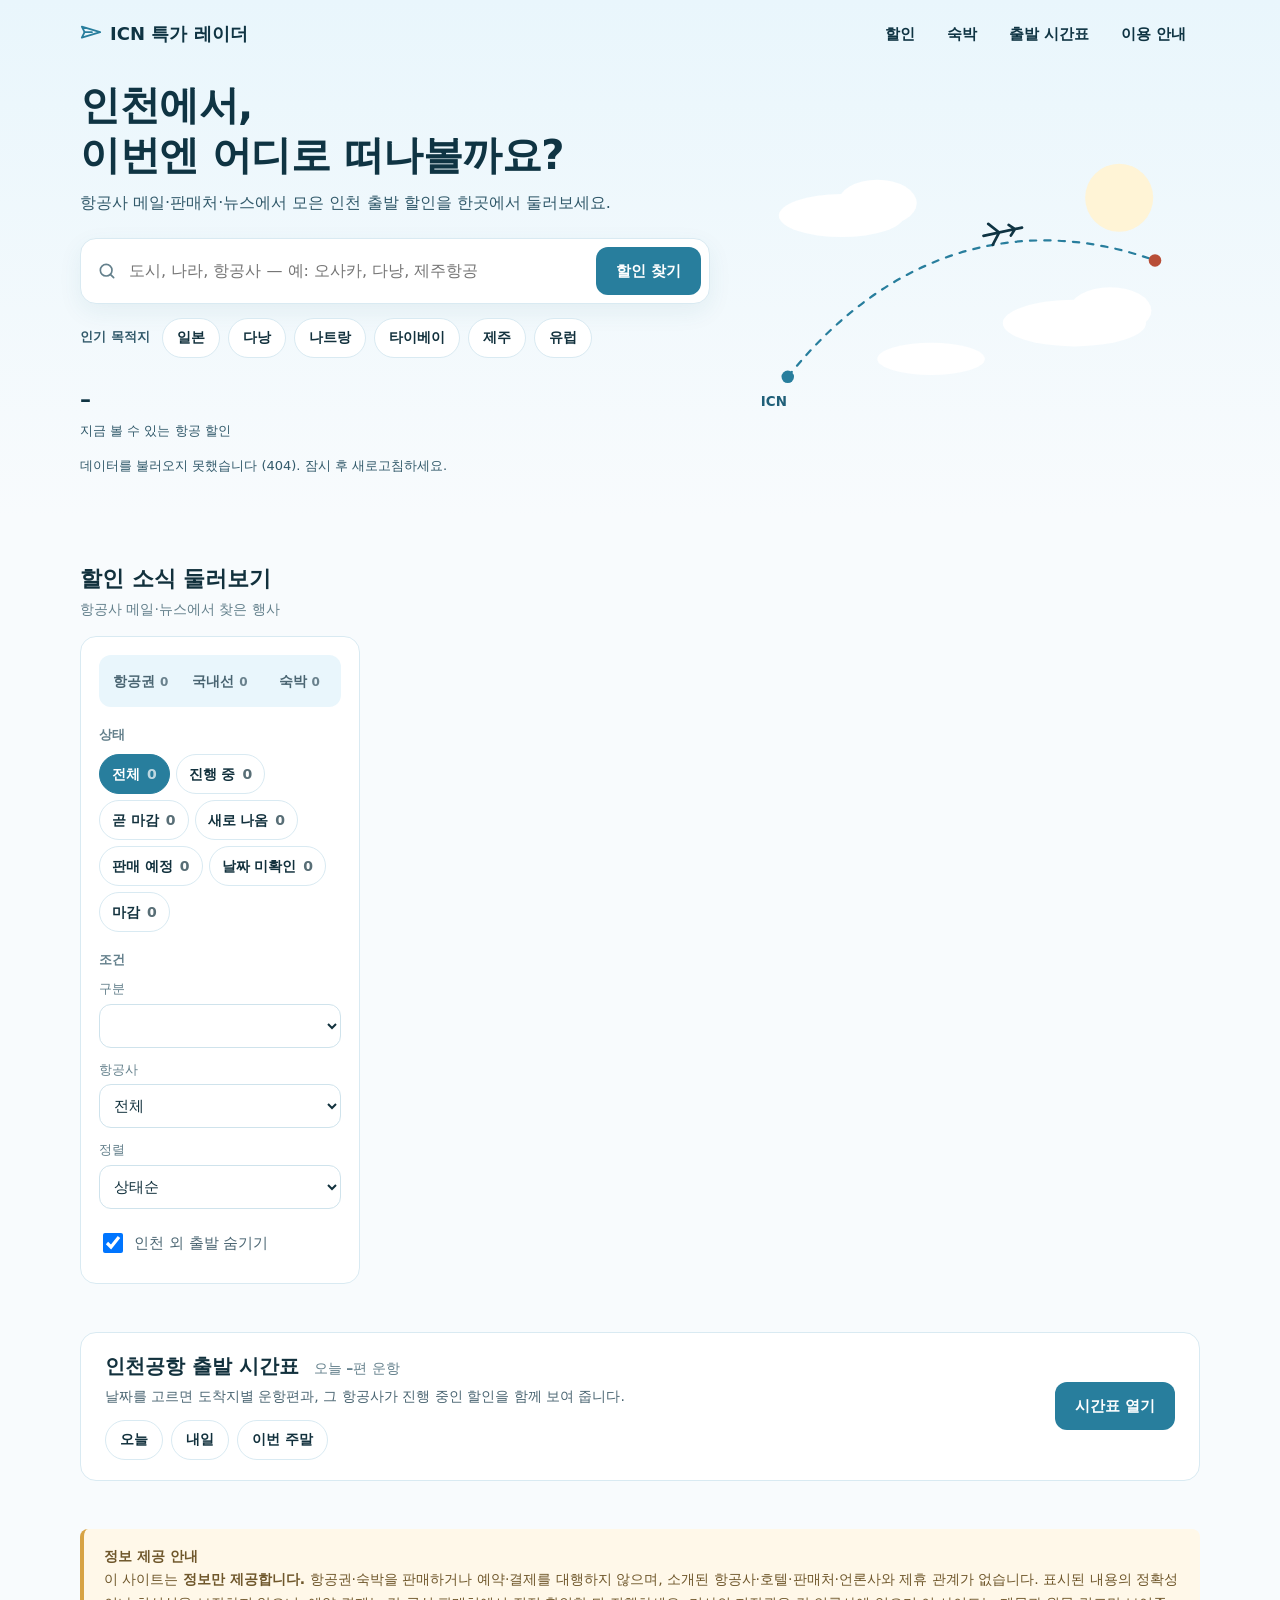
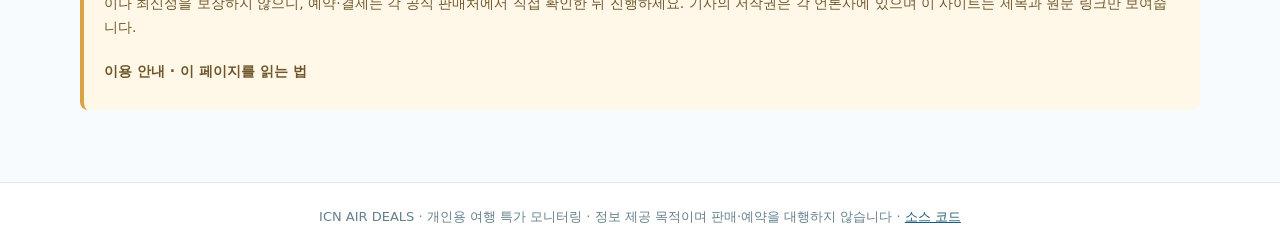
==== commit 7ab6cfb7: "site: 여행 할인 서비스로 전면 리디자인 — 하늘 첫 화면(질문·큰 검색창·인기 목적지·오늘의 최저가), 곧 마감되는 할인 3건, 지역별 최저가(일본·중화권·동남아·미주·유럽·" ====
--- a/site/index.html
+++ b/site/index.html
@@ -4,116 +4,187 @@
 <meta charset="utf-8">
 <meta name="viewport" content="width=device-width, initial-scale=1, viewport-fit=cover">
 <title>ICN 특가 레이더</title>
-<meta name="description" content="인천 출발 항공권·국내선·호텔 숙박 할인 행사를 뉴스 기사에서 모아 진행 중·신규·판매 예정으로 보여줍니다.">
+<meta name="description" content="인천 출발 항공권·국내선·호텔 숙박 할인을 항공사 메일·판매처·뉴스에서 모아 목적지·할인·판매 기간으로 보여줍니다.">
 <!-- 검색 노출·AI 학습 거부 요청. 지키는 봇에만 효과가 있고 강제 차단은 아니다. -->
 <meta name="robots" content="noindex, nofollow, noarchive, nosnippet, noimageindex, noai, noimageai">
 <link rel="stylesheet" href="style.css">
 </head>
 <body>
-<header class="hero">
+<!-- 리디자인 시안(docs/design/redesign-proposal.html): 여행 첫 화면 → 곧 마감 → 지역별 최저가 → 할인 둘러보기 → 가격으로 보기 → 시간표 -->
+<header class="hero" id="top">
   <div class="hero-in">
     <div class="topbar">
-      <a class="brand" href="#flight">✈ ICN 특가 레이더</a>
+      <a class="brand" href="#flight"><svg viewBox="0 0 24 24" aria-hidden="true"><path d="M2 16l20-6-20-6 3 6-3 6z"/><path d="M5 10h8"/></svg>ICN 특가 레이더</a>
       <nav class="topnav" aria-label="바로 가기">
-        <a href="#flight">항공권</a><a href="#hotel">숙박</a><a href="#flights">출발 시간표</a><a href="#guide">이용 안내</a>
+        <a href="#flight">할인</a><a href="#hotel">숙박</a><a href="#flights">출발 시간표</a><a href="#guide">이용 안내</a>
       </nav>
     </div>
-    <h1 class="hero-q">어디로 떠나고 싶으세요?</h1>
-    <form class="hero-search" id="search-form" role="search">
-      <label class="sr-only" for="q">행사 검색</label>
-      <input id="q" type="search" placeholder="일본, 제주, 항공사 이름으로 검색" autocomplete="off" enterkeyhint="search">
-      <button type="submit">검색</button>
-    </form>
-    <p class="eyebrow" id="updated">불러오는 중…</p>
+    <div class="hero-grid">
+      <div>
+        <h1 class="hero-q">인천에서,<br>이번엔 어디로 떠나볼까요?</h1>
+        <p class="hero-sub">항공사 메일·판매처·뉴스에서 모은 인천 출발 할인을 한곳에서 둘러보세요.</p>
+        <form class="hero-search" id="search-form" role="search">
+          <label class="sr-only" for="q">할인 검색</label>
+          <svg class="s-icon" viewBox="0 0 24 24" aria-hidden="true"><circle cx="11" cy="11" r="7"/><path d="M20 20l-4-4"/></svg>
+          <input id="q" type="search" placeholder="도시, 나라, 항공사 — 예: 오사카, 다낭, 제주항공" autocomplete="off" enterkeyhint="search">
+          <button type="submit">할인 찾기</button>
+        </form>
+        <div class="pop" role="group" aria-label="인기 목적지">
+          <span class="pop-k">인기 목적지</span>
+          <button type="button" data-q="일본">일본</button><button type="button" data-q="다낭">다낭</button><button type="button" data-q="나트랑">나트랑</button><button type="button" data-q="타이베이">타이베이</button><button type="button" data-q="제주">제주</button><button type="button" data-q="유럽">유럽</button>
+        </div>
+        <div class="kpi">
+          <div><b id="k-count">–</b><span>지금 볼 수 있는 항공 할인</span></div>
+          <div id="k-low-box" hidden><b class="won" id="k-low"></b><span id="k-low-note"></span></div>
+        </div>
+        <p class="eyebrow" id="updated">불러오는 중…</p>
+      </div>
+      <svg class="sky-art" viewBox="0 0 520 320" aria-hidden="true">
+        <circle class="sun" cx="430" cy="70" r="38"/>
+        <g class="cloud"><ellipse cx="120" cy="90" rx="70" ry="24"/><ellipse cx="160" cy="76" rx="44" ry="26"/><ellipse cx="380" cy="210" rx="80" ry="26"/><ellipse cx="420" cy="196" rx="46" ry="26"/><ellipse cx="220" cy="250" rx="60" ry="18"/></g>
+        <path class="path" d="M60 270 C 180 120, 330 90, 470 140"/>
+        <circle class="pin" cx="60" cy="270" r="7"/><text class="pin-t" x="30" y="302">ICN</text>
+        <circle class="pin to" cx="470" cy="140" r="7"/>
+        <g class="plane" transform="translate(300 108) rotate(-12)"><path d="M-22 0 L22 0 M-4 0 L-14 -12 M-4 0 L-14 12 M14 0 L8 -6 M14 0 L8 6"/></g>
+      </svg>
+    </div>
   </div>
 </header>
 
 <main class="wrap">
   <div id="health" class="notice warn" role="status" hidden></div>
 
-  <nav class="sections" aria-label="행사 종류">
-    <button type="button" data-section="flight"><span class="sec-icon" aria-hidden="true">✈</span><span class="sec-name">항공권</span><b id="n-flight">0</b></button>
-    <button type="button" data-section="domestic"><span class="sec-icon" aria-hidden="true">🛬</span><span class="sec-name">국내선</span><b id="n-domestic">0</b></button>
-    <button type="button" data-section="hotel"><span class="sec-icon" aria-hidden="true">🏨</span><span class="sec-name">숙박</span><b id="n-hotel">0</b></button>
-    <button type="button" data-section="flights"><span class="sec-icon" aria-hidden="true">🛫</span><span class="sec-name">출발 시간표</span><b id="n-flights">–</b></button>
-  </nav>
+  <!-- 곧 마감되는 할인: 지금 조건(종류·검색 등)에서 판매 마감이 7일 안인 행사, 마감 가까운 순 3건 -->
+  <section class="section deal-view" id="closing" aria-labelledby="h-closing" hidden>
+    <div class="sec-h">
+      <div><h2 id="h-closing">곧 마감되는 할인</h2><p>판매 마감이 가까운 순 · 7일 안에 끝나는 행사</p></div>
+      <button type="button" class="link-btn" id="closing-all">모두 보기 →</button>
+    </div>
+    <div id="closing-list" class="rail"></div>
+  </section>
+
+  <!-- 지역별 최저가: 땡처리닷컴 판매가·Secret Flying 게시 가격·할인 소식을 지역으로 묶는다. 누르면 아래 목록이 그 지역만 -->
+  <section class="section deal-view" id="regions" aria-labelledby="h-regions" hidden>
+    <div class="sec-h">
+      <div><h2 id="h-regions">어디로 갈까요? 지역별 최저가</h2><p>판매처 가격과 할인 소식을 지역으로 묶었습니다 · 누르면 아래 목록이 그 지역만 보여요</p></div>
+    </div>
+    <div id="region-tiles" class="regions" role="group" aria-label="지역"></div>
+  </section>
 
   <section class="section deal-view" aria-labelledby="h-list">
-    <h2 id="h-list">최근 발견한 할인 소식</h2>
-    <div class="preview">
-      <!-- 상태 필터 한 줄 (예전 '한눈에 보기' 타일과 보조 버튼을 합쳤다). 숫자는 지금 조건에서의 건수 -->
-      <div class="toolbar" role="group" aria-label="상태">
-        <button type="button" data-filter="all" class="active">전체 <b id="c-all">0</b></button>
-        <button type="button" data-filter="live">진행 중 <b id="c-live">0</b></button>
-        <button type="button" data-filter="new">신규 <b id="c-new">0</b></button>
-        <button type="button" data-filter="closing">마감 임박 <b id="c-closing">0</b></button>
-        <button type="button" data-filter="upcoming">판매 예정 <b id="c-upcoming">0</b></button>
-        <button type="button" data-filter="official" id="official-btn" hidden>공식 확인 <b id="c-official">0</b></button>
-        <button type="button" data-filter="undated">날짜 미확인 <b id="c-undated">0</b></button>
-        <button type="button" data-filter="ended">마감 <b id="c-ended">0</b></button>
-      </div>
-      <!-- 좁은 화면에서는 검색창만 두고 나머지 필터·정렬은 '필터 · 정렬' 버튼 안에 접는다 -->
-      <div class="filters" id="deal-filters">
+    <div class="sec-h">
+      <div><h2 id="h-list">할인 소식 둘러보기</h2><p id="list-note">항공사 메일·뉴스에서 찾은 행사</p></div>
+    </div>
+    <div class="browse">
+      <aside class="side" aria-label="종류·상태·조건">
+        <nav class="sections" aria-label="행사 종류">
+          <button type="button" data-section="flight">항공권 <b id="n-flight">0</b></button>
+          <button type="button" data-section="domestic">국내선 <b id="n-domestic">0</b></button>
+          <button type="button" data-section="hotel">숙박 <b id="n-hotel">0</b></button>
+        </nav>
+        <p class="side-k">상태</p>
+        <!-- 숫자는 지금 조건에서의 건수 -->
+        <div class="toolbar" role="group" aria-label="상태">
+          <button type="button" data-filter="all" class="active">전체 <b id="c-all">0</b></button>
+          <button type="button" data-filter="live">진행 중 <b id="c-live">0</b></button>
+          <button type="button" data-filter="closing">곧 마감 <b id="c-closing">0</b></button>
+          <button type="button" data-filter="new">새로 나옴 <b id="c-new">0</b></button>
+          <button type="button" data-filter="upcoming">판매 예정 <b id="c-upcoming">0</b></button>
+          <button type="button" data-filter="official" id="official-btn" hidden>항공사 공식 <b id="c-official">0</b></button>
+          <button type="button" data-filter="undated">날짜 미확인 <b id="c-undated">0</b></button>
+          <button type="button" data-filter="ended">마감 <b id="c-ended">0</b></button>
+        </div>
+        <!-- 좁은 화면에서는 아래 조건을 '필터 · 정렬' 버튼으로 여는 시트에 넣는다 -->
         <button type="button" class="filter-toggle" id="filter-toggle" aria-expanded="false" aria-controls="deal-filters">필터 · 정렬 <b id="filter-n" hidden></b></button>
-        <label class="field" id="kind-field"><span>구분</span>
-          <select id="kind"></select>
-        </label>
-        <label class="field" id="scope-field" hidden><span>지역</span>
-          <select id="scope">
-            <option value="all">국내·해외 전체</option>
-            <option value="domestic">국내</option>
-            <option value="overseas">해외 (시범)</option>
-            <option value="unknown">지역 미확인</option>
-          </select>
-        </label>
-        <label class="field"><span id="airline-label">항공사</span>
-          <select id="airline"><option value="all">전체</option></select>
-        </label>
-        <label class="field"><span>정렬</span>
-          <select id="sort">
-            <option value="default">상태순</option>
-            <option value="recent">최신 등록순</option>
-            <option value="closing">마감 임박순</option>
-            <option value="discount">할인율 높은 순</option>
-          </select>
-        </label>
-        <label class="toggle" id="hide-other-field"><input id="hide-other" type="checkbox" checked> 인천 외 출발 숨기기</label>
-      </div>
-      <div id="active" class="active-bar" hidden>
-        <span id="active-text"></span>
-        <button type="button" class="reset" data-reset>조건 초기화</button>
-      </div>
-      <div id="list" class="deals" aria-live="polite"></div>
-      <p id="empty" class="empty" hidden></p>
-      <!-- 마감일을 모르고 마지막 기사 후 14일이 지난 행사 (30일까지 보관). 끝났는지 알 수 없어 접어 둔다 -->
-      <details id="stale" class="stale-box" hidden>
-        <summary>진행 여부 미확인 <b id="stale-n">0</b>건 <small>마감일이 기사에 없고 최근 기사가 14일 넘게 없는 행사 · 공식 페이지에서 확인하세요</small></summary>
-        <div id="stale-list" class="deals"></div>
-      </details>
-    </div>
-  </section>
-
-  <!-- Secret Flying 공개 특가 중 서울 출발 (collector/secretflying.py, 하루 1번). 항공권 탭에서만 보인다 -->
-  <!-- 땡처리닷컴 판매 중인 인천 출발 땡처리 항공권 (collector/ttang.py, 하루 1번). 항공권 탭에서만 보인다 -->
-  <section class="section deal-view" id="tt" aria-labelledby="h-tt" hidden>
-    <h2 id="h-tt">땡처리닷컴 판매가 <small class="h-note" id="tt-note">인천 출발 · 도착지별 최저 총액</small></h2>
-    <div class="preview">
-      <ul id="tt-list" class="sf-list"></ul>
-      <button type="button" id="tt-more" class="more" hidden></button>
-      <p class="sf-note">땡처리닷컴에 올라온 판매 상품의 표시 총액(유류할증료·세금 포함)입니다. 출발 기간 안에서도 날짜·좌석에 따라 다를 수 있으니 땡처리닷컴에서 확인하세요.</p>
-    </div>
-  </section>
-
-  <section class="section deal-view" id="sf" aria-labelledby="h-sf" hidden>
-    <h2 id="h-sf">Secret Flying 게시 가격 <small class="h-note">서울 출발 · 게시 당시 가격, 항공사 확인 아님</small></h2>
-    <div class="preview">
-      <ul id="sf-list" class="sf-list"></ul>
-      <p class="sf-note">가격은 게시 당시 기준이고 원래 통화로 표시합니다. 이미 끝났거나 날짜가 맞지 않을 수 있으니 게시물과 항공사에서 확인하세요.</p>
+        <div class="filters sheet" id="deal-filters">
+          <p class="side-k sheet-title">조건</p>
+          <label class="field" id="kind-field"><span>구분</span>
+            <select id="kind"></select>
+          </label>
+          <label class="field" id="scope-field" hidden><span>지역</span>
+            <select id="scope">
+              <option value="all">국내·해외 전체</option>
+              <option value="domestic">국내</option>
+              <option value="overseas">해외 (시범)</option>
+              <option value="unknown">지역 미확인</option>
+            </select>
+          </label>
+          <label class="field"><span id="airline-label">항공사</span>
+            <select id="airline"><option value="all">전체</option></select>
+          </label>
+          <label class="field"><span>정렬</span>
+            <select id="sort">
+              <option value="default">상태순</option>
+              <option value="recent">최신 등록순</option>
+              <option value="closing">마감 가까운 순</option>
+              <option value="discount">할인율 높은 순</option>
+            </select>
+          </label>
+          <label class="toggle" id="hide-other-field"><input id="hide-other" type="checkbox" checked> 인천 외 출발 숨기기</label>
+          <button type="button" class="sheet-done" id="sheet-done">결과 보기</button>
+        </div>
+      </aside>
+      <div class="results">
+        <div id="active" class="active-bar" hidden>
+          <span id="active-text"></span>
+          <button type="button" class="reset" data-reset>조건 초기화</button>
+        </div>
+        <div id="list" class="deals" aria-live="polite"></div>
+        <p id="empty" class="empty" hidden></p>
+        <!-- 마감일을 모르고 마지막 기사 후 14일이 지난 행사 (30일까지 보관). 끝났는지 알 수 없어 접어 둔다 -->
+        <details id="stale" class="stale-box" hidden>
+          <summary>진행 여부 미확인 <b id="stale-n">0</b>건 <small>마감일이 기사에 없고 최근 기사가 14일 넘게 없는 행사 · 공식 페이지에서 확인하세요</small></summary>
+          <div id="stale-list" class="deals"></div>
+        </details>
+      </div>
+    </div>
+  </section>
+  <div class="sheet-backdrop" id="sheet-backdrop" hidden></div>
+
+  <!-- 가격으로 보기: 실제 가격이 적힌 두 곳. 항공권 탭에서만 보인다
+       땡처리닷컴 판매 중인 인천 출발 땡처리 항공권 (collector/ttang.py, 하루 1번)
+       Secret Flying 공개 특가 중 서울 출발 (collector/secretflying.py, 하루 1번) -->
+  <section class="section deal-view" id="prices" aria-labelledby="h-prices" hidden>
+    <div class="sec-h">
+      <div><h2 id="h-prices">가격으로 보기</h2><p>실제 가격이 적힌 두 곳 · 성격이 달라 나란히 둡니다</p></div>
+    </div>
+    <div class="prices">
+      <div class="pbox" id="tt" hidden>
+        <div class="pbox-hd"><h3>판매 중인 땡처리 항공권</h3><span class="trust t-seller"><svg viewBox="0 0 24 24" aria-hidden="true"><path d="M3 12V4h8l10 10-8 8L3 12z"/><circle cx="7.5" cy="7.5" r="1.5"/></svg>땡처리닷컴 판매가 · 원화 총액</span></div>
+        <p class="pbox-note" id="tt-note">인천 출발 · 도착지별 최저 총액</p>
+        <ul id="tt-list" class="plist"></ul>
+        <button type="button" id="tt-more" class="more" hidden></button>
+        <p class="sf-note">땡처리닷컴에 올라온 판매 상품의 표시 총액(유류할증료·세금 포함)입니다. 출발 기간 안에서도 날짜·좌석에 따라 다를 수 있으니 땡처리닷컴에서 확인하세요.</p>
+      </div>
+      <div class="pbox" id="sf" hidden>
+        <div class="pbox-hd"><h3>해외 특가 게시물</h3><span class="trust t-post"><svg viewBox="0 0 24 24" aria-hidden="true"><circle cx="12" cy="12" r="9"/><path d="M3 12h18M12 3a14 14 0 0 1 0 18M12 3a14 14 0 0 0 0 18"/></svg>Secret Flying · 게시 당시 가격</span></div>
+        <p class="pbox-note" id="sf-note">서울 출발 · 항공사 확인 아님</p>
+        <ul id="sf-list" class="plist"></ul>
+        <button type="button" id="sf-more" class="more" hidden></button>
+        <p class="sf-note">가격은 게시 당시 기준이고 원래 통화로 표시합니다. 이미 끝났거나 날짜가 맞지 않을 수 있으니 게시물과 항공사에서 확인하세요.</p>
+      </div>
+    </div>
+  </section>
+
+  <section class="section deal-view" id="sched-cta" aria-labelledby="h-sched-cta">
+    <div class="cta">
+      <div>
+        <h2 id="h-sched-cta">인천공항 출발 시간표 <small class="h-note">오늘 <b id="n-flights">–</b>편 운항</small></h2>
+        <p>날짜를 고르면 도착지별 운항편과, 그 항공사가 진행 중인 할인을 함께 보여 줍니다.</p>
+        <div class="pop" role="group" aria-label="시간표 바로 가기">
+          <button type="button" data-go-day="0">오늘</button><button type="button" data-go-day="1">내일</button><button type="button" data-go-day="weekend">이번 주말</button>
+          <span id="cta-dests"></span>
+        </div>
+      </div>
+      <button type="button" class="btn" data-go-day="0">시간표 열기</button>
     </div>
   </section>
 
   <section class="section" id="schedule" aria-labelledby="h-schedule" hidden>
-    <h2 id="h-schedule">인천공항 출발 시간표</h2>
+    <div class="sec-h">
+      <div><h2 id="h-schedule">인천공항 출발 시간표</h2></div>
+      <a class="link-btn" href="#flight">← 할인 보기</a>
+    </div>
     <div class="preview">
       <div class="hint">운항 예정 시각은 <b>예약 가능한 특가 항공권이 아닙니다.</b> 실제 할인가는 확인하지 않으므로 어느 편에도 할인 적용을 표시하지 않습니다.<br>
         <b>노선 일치 행사</b>: 운항 항공사와 행사 대상 노선(인천 출발·도착지)이 모두 기사로 확인된 행사 · <b>항공사 진행 행사</b>: 항공사만 같고 노선은 다르거나 확인되지 않은 행사</div>
@@ -155,20 +226,30 @@
   <section class="section" id="guide">
     <div class="notice">
       <strong>정보 제공 안내</strong><br>
-      이 사이트는 <b>정보만 제공합니다.</b> 항공권·숙박을 판매하거나 예약·결제를 대행하지 않으며, 소개된 항공사·호텔·언론사와 제휴 관계가 없습니다. 표시된 내용의 정확성이나 최신성을 보장하지 않으니, 예약·결제는 각 공식 판매처에서 직접 확인한 뒤 진행하세요. 기사의 저작권은 각 언론사에 있으며 이 사이트는 제목과 원문 링크만 보여줍니다.
+      이 사이트는 <b>정보만 제공합니다.</b> 항공권·숙박을 판매하거나 예약·결제를 대행하지 않으며, 소개된 항공사·호텔·판매처·언론사와 제휴 관계가 없습니다. 표시된 내용의 정확성이나 최신성을 보장하지 않으니, 예약·결제는 각 공식 판매처에서 직접 확인한 뒤 진행하세요. 기사의 저작권은 각 언론사에 있으며 이 사이트는 제목과 원문 링크만 보여줍니다.
       <details class="guide-more">
       <summary>이용 안내 · 이 페이지를 읽는 법</summary>
-      하루 4회 뉴스 기사를 자동으로 모으며, AI(LLM)가 아니라 정해진 규칙으로 정리합니다.<br>
-      항공사·호텔 공식 발표가 아니라 <b>뉴스 기사 제목</b>에서 자동으로 뽑은 정보입니다. 기사에 없는 날짜·가격·출발지는 추측하지 않고 "미확인"으로 둡니다. 실제 요금과 좌석·객실은 예약 단계에서 달라질 수 있으니 예약 전에 공식 페이지를 확인하세요.<br>
-      "국내선"은 제목에 국내선·김포~제주 같은 노선 표현이 있는 항공 기사만 모읍니다. "호텔·숙박"은 호텔·리조트, 숙박 예약 플랫폼, 숙박세일 페스타 같은 정부 행사 기사 중 숙박 맥락과 할인 표현이 함께 있는 것만 모읍니다.<br>
+      <b>출처 표시</b>: <span class="trust t-official">항공사 공식</span> 발신 인증을 통과한 항공사·판매처 메일에서 확인 · <span class="trust t-seller">판매처 가격</span> 땡처리닷컴이 올려 둔 원화 총액 · <span class="trust t-post">게시 당시 가격</span> Secret Flying 게시물의 가격(원래 통화) · <span class="trust t-news">뉴스 기사</span> 기사 제목·요약에서 뽑은 정보로 예약 전 공식 확인이 필요합니다.<br>
+      하루 3~4회 자동으로 모으며, AI(LLM)가 아니라 정해진 규칙으로 정리합니다.<br>
+      뉴스 기반 행사는 항공사·호텔 공식 발표가 아니라 <b>기사 제목·요약</b>에서 자동으로 뽑은 정보입니다. 기사에 없는 날짜·가격·출발지는 추측하지 않고 "미확인"으로 둡니다. 실제 요금과 좌석·객실은 예약 단계에서 달라질 수 있으니 예약 전에 공식 페이지를 확인하세요.<br>
+      "지역별 최저가"는 도착지 이름·공항 코드로 지역을 묶은 것입니다. 땡처리닷컴 판매가가 있는 지역은 그 최저 총액, 없으면 Secret Flying 게시 가격을 보여줍니다.<br>
+      "국내선"은 제목에 국내선·김포~제주 같은 노선 표현이 있는 항공 기사만 모읍니다. "숙박"은 호텔·리조트, 숙박 예약 플랫폼, 숙박세일 페스타 같은 정부 행사 기사 중 숙박 맥락과 할인 표현이 함께 있는 것만 모읍니다.<br>
       <b>해외 호텔은 2026-10-15 시작한 시범 수집</b>입니다. 국내 기사 중 해외 지명이 나온 숙박 할인과, 영어 뉴스에서 가격 할인(○% 할인·할인 코드 등)이 분명한 제목만 모읍니다. 영어 기사는 번역하지 않고 제목 원문을 그대로 보여주며, 할인율·기간·지역만 규칙으로 뽑아 한국어 칸에 넣습니다. 해외 행사는 한국에서 예약할 때 적용되지 않을 수 있습니다.<br>
-      "출발 시간표"는 인천국제공항공사 공공데이터(여객기 정기운항편 일정, 항공기 운항 현황)를 하루 4회 받아 보여줍니다. 시각은 인천공항 기준 한국 시각이고, 정기 일정에는 도착 시각이 없습니다.<br>
+      "출발 시간표"는 인천국제공항공사 공공데이터(여객기 정기운항편 일정, 항공기 운항 현황)를 받아 보여줍니다. 시각은 인천공항 기준 한국 시각이고, 정기 일정에는 도착 시각이 없습니다.<br>
       "인천(ICN)"은 제목에 인천~노선·인천발·인천 출발 같은 근거가 있을 때만 표시합니다. "항공사 미분류"는 한 기사에 여러 항공사가 섞여 어느 항공사 행사인지 정하지 않은 것입니다. 카드의 "항공사 홈페이지"·"공식 이벤트 목록"은 공식 사이트로 가는 링크일 뿐 해당 행사의 안내 페이지가 아니며, 이 사이트가 공식 페이지를 수집한 것도 아닙니다.
       </details>
     </div>
   </section>
 </main>
 <footer class="site-foot">ICN AIR DEALS · 개인용 여행 특가 모니터링 · 정보 제공 목적이며 판매·예약을 대행하지 않습니다 · <a href="https://github.com/theddack/icn-air-deals">소스 코드</a></footer>
+
+<!-- 모바일 아래 탭 -->
+<nav class="tabbar" aria-label="화면 이동">
+  <button type="button" data-go="top"><svg viewBox="0 0 24 24" aria-hidden="true"><path d="M3 11l9-7 9 7v9H3z"/></svg>홈</button>
+  <button type="button" data-go="h-list"><svg viewBox="0 0 24 24" aria-hidden="true"><path d="M3 12V4h8l10 10-8 8L3 12z"/></svg>할인</button>
+  <button type="button" data-go="prices"><svg viewBox="0 0 24 24" aria-hidden="true"><path d="M4 19h16M7 16V9M12 16V5M17 16v-4"/></svg>가격</button>
+  <button type="button" data-go="schedule"><svg viewBox="0 0 24 24" aria-hidden="true"><circle cx="12" cy="12" r="9"/><path d="M12 7v5l3 2"/></svg>시간표</button>
+</nav>
 <script src="app.js"></script>
 </body>
 </html>
--- a/site/style.css
+++ b/site/style.css
@@ -1,15 +1,17 @@
-/* UI/UX 리디자인 기획안(2026-10-25 'Sky → Cloud → Ocean'): 하늘색 헤더, 구름색 배경, 흰 카드, 바다색 버튼·선택.
-   할인 금액·마감 임박만 코랄, 진행 중은 연한 민트. 본문 16px, 누르는 곳은 44px 이상. 다크 모드는 같은 체계를 어둡게. */
+/* 리디자인 시안(docs/design/redesign-proposal.html, 2026-10-25): 하늘(첫 화면) → 구름(바탕) → 바다(버튼·선택).
+   강조는 할인 금액·마감 임박의 코랄, 공식 확인의 민트 두 가지만. 행사 카드는 탑승권 모양(몸통: 어디로·얼마나, 꼬리: 언제까지).
+   본문 16px, 누르는 곳 44px 이상, 여백은 4px 단위. 다크 모드는 같은 체계를 어둡게. */
 :root {
   --bg: #f8fbfd; --surface: #ffffff; --ink: #12313d; --muted: #4a6572; --faint: #64808c; --line: #d9eaf2; --line-soft: #eaf4f9;
   --sky: #a9ddf5; --sky-soft: #e9f6fc; --hero-ink: #0f3443; --hero-muted: #31596a;
-  --brand: #287e9d; --brand-ink: #1f6a85;
-  --blue-bg: #e9f6fc; --blue: #1f6a85; --orange-bg: #fceae5; --orange: #a8432d; --coral: #b84e37;
-  --green-bg: #e3f6ef; --green: #1c7a55;
+  --brand: #287e9d; --brand-ink: #1f5f78;
+  --blue-bg: #e9f6fc; --blue: #1f5f78; --orange-bg: #fceae5; --orange: #a8432d; --coral: #b84e37;
+  --green-bg: #e3f6ef; --green: #1c7a55; --green-line: #bfe6d4;
   --gray-bg: #eef3f6; --gray: #5a717d; --red-bg: #fdeaea; --red: #b23a3a;
   --notice-bg: #fff8e9; --notice-bar: #d7a344; --notice-ink: #6f572b;
   --btn-bg: #f2f8fb; --btn-line: #cfe3ec; --btn-ink: #29505f;
-  --shadow: 0 4px 18px #1f6a8512;
+  --sun: #fff4d6; --cloud: #ffffff; --stub: linear-gradient(180deg, #ffffff, #f8fbfd);
+  --shadow: 0 8px 24px #1f5f7812;
   color-scheme: light;
 }
 @media (prefers-color-scheme: dark) {
@@ -18,133 +20,214 @@
     --sky: #12384a; --sky-soft: #0f2a37; --hero-ink: #e6f5fb; --hero-muted: #a9ccda;
     --brand: #237596; --brand-ink: #8fd0ea;
     --blue-bg: #173f52; --blue: #9ad6ee; --orange-bg: #3d2219; --orange: #f0a48f; --coral: #f0a48f;
-    --green-bg: #123629; --green: #79d9ae;
+    --green-bg: #123629; --green: #79d9ae; --green-line: #1f5a43;
     --gray-bg: #1d3440; --gray: #9db4bf; --red-bg: #3b1d22; --red: #f29b9b;
     --notice-bg: #2c2412; --notice-bar: #c9963a; --notice-ink: #ecd9ae;
     --btn-bg: #183340; --btn-line: #2a4d5c; --btn-ink: #cbe2ec;
-    --shadow: 0 4px 18px #00000033;
+    --sun: #3a3a26; --cloud: #1d4659; --stub: linear-gradient(180deg, #13262f, #10212a);
+    --shadow: 0 8px 24px #00000040;
     color-scheme: dark;
   }
 }
 * { box-sizing: border-box; }
-html { font-family: system-ui, -apple-system, "Noto Sans KR", "Apple SD Gothic Neo", "Malgun Gothic", sans-serif; }
-body { margin: 0; background: var(--bg); color: var(--ink); line-height: 1.55; font-size: 16px; }
+html { font-family: "Pretendard", system-ui, -apple-system, "Noto Sans KR", "Apple SD Gothic Neo", "Malgun Gothic", sans-serif; scroll-padding-top: 12px; }
+body { margin: 0; background: var(--bg); color: var(--ink); line-height: 1.6; font-size: 16px; }
 a { color: var(--brand-ink); }
 [hidden] { display: none !important; }
 button, select, input { font: inherit; }
+button { cursor: pointer; }
 :focus-visible { outline: 3px solid var(--brand); outline-offset: 2px; }
 .sr-only { position: absolute; width: 1px; height: 1px; padding: 0; margin: -1px; overflow: hidden; clip: rect(0 0 0 0); white-space: nowrap; border: 0; }
-
-/* 헤더: 하늘색, 상단 메뉴, 큰 검색창 */
-.hero { background: linear-gradient(180deg, var(--sky), var(--sky-soft)); color: var(--hero-ink); }
-.hero-in {
-  max-width: 1080px; margin: 0 auto; padding-block: 14px 26px;
-  padding-left: max(20px, env(safe-area-inset-left, 0px)); padding-right: max(20px, env(safe-area-inset-right, 0px));
-}
+svg { fill: none; stroke: currentColor; stroke-width: 2; stroke-linecap: round; stroke-linejoin: round; }
+
+/* ---------------------------------------------------------------- 첫 화면 (하늘) */
+.hero { background: linear-gradient(180deg, var(--sky-soft), var(--bg)); color: var(--hero-ink); }
+.hero-in, .wrap {
+  max-width: 1200px; margin: 0 auto;
+  padding-left: max(40px, env(safe-area-inset-left, 0px)); padding-right: max(40px, env(safe-area-inset-right, 0px));
+}
+.hero-in { padding-block: 12px 40px; }
 .topbar { display: flex; flex-wrap: wrap; align-items: center; justify-content: space-between; gap: 4px 16px; }
-.brand { color: var(--hero-ink); font-weight: 850; font-size: 18px; text-decoration: none; display: inline-flex; align-items: center; min-height: 44px; }
-.topnav { display: flex; flex-wrap: wrap; gap: 2px; }
-.topnav a { color: var(--hero-ink); text-decoration: none; font-weight: 700; font-size: 15px; display: inline-flex; align-items: center; min-height: 44px; padding: 0 12px; border-radius: 10px; }
-.topnav a:hover { background: #ffffff66; }
-.hero-q { font-size: 30px; line-height: 1.3; margin: 22px 0 14px; letter-spacing: -0.3px; }
-.hero-search { display: flex; gap: 8px; max-width: 760px; }
+.brand { color: var(--hero-ink); font-weight: 800; font-size: 18px; text-decoration: none; display: inline-flex; align-items: center; gap: 8px; min-height: 44px; }
+.brand svg { width: 22px; height: 22px; color: var(--brand); }
+.topnav { display: flex; gap: 4px; }
+.topnav a { color: var(--hero-ink); text-decoration: none; font-weight: 700; font-size: 15px; display: inline-flex; align-items: center; min-height: 44px; padding: 0 14px; border-radius: 10px; white-space: nowrap; }
+.topnav a:hover { background: var(--surface); }
+.hero-grid { display: grid; grid-template-columns: minmax(0, 1.15fr) minmax(0, .85fr); gap: 24px; align-items: center; margin-top: 24px; }
+/* 가로로 미는 줄(인기 목적지·상태 칩)이 격자 칸을 넓히지 않게 */
+.hero-grid > *, .browse > * { min-width: 0; }
+.hero-q { font-size: 40px; line-height: 1.25; margin: 0 0 10px; letter-spacing: -0.5px; font-weight: 800; }
+.hero-sub { margin: 0 0 22px; color: var(--hero-muted); }
+.hero-search {
+  display: flex; align-items: center; gap: 8px; max-width: 640px; padding: 8px 8px 8px 16px;
+  background: var(--surface); border: 1px solid var(--line); border-radius: 16px; box-shadow: var(--shadow);
+}
+.hero-search:focus-within { border-color: var(--brand); }
+.s-icon { width: 20px; height: 20px; color: var(--faint); flex: none; }
 .hero-search input[type="search"] {
-  flex: 1; min-width: 0; min-height: 54px; font-size: 17px; padding: 0 18px; border-radius: 14px;
-  border: 1px solid var(--line); background: var(--surface); color: var(--ink); box-shadow: var(--shadow);
-}
-.hero-search button { min-height: 54px; padding: 0 22px; border: 0; border-radius: 14px; background: var(--brand); color: #fff; font-weight: 800; cursor: pointer; }
-.eyebrow { font-size: 13px; color: var(--hero-muted); margin: 12px 0 0; }
-
-/* 본문 */
-.wrap {
-  max-width: 1080px; margin: auto; padding-block: 8px 64px;
-  padding-left: max(20px, env(safe-area-inset-left, 0px)); padding-right: max(20px, env(safe-area-inset-right, 0px));
-}
-.section { margin-top: 28px; }
-.section h2 { font-size: 22px; margin: 0 0 12px; }
-.h-note { font-size: 13px; font-weight: 500; color: var(--faint); margin-left: 8px; }
-
-.pill { display: inline-block; border-radius: 30px; padding: 4px 10px; background: var(--blue-bg); color: var(--blue); font-size: 12px; font-weight: 800; white-space: nowrap; }
+  flex: 1; min-width: 0; min-height: 48px; font-size: 16px; padding: 0 4px; border: 0; background: transparent; color: var(--ink); outline: none;
+}
+.hero-search button, .btn {
+  min-height: 48px; padding: 0 20px; border: 0; border-radius: 12px; background: var(--brand); color: #fff; font-weight: 800; font-size: 15px; white-space: nowrap;
+}
+.pop { display: flex; flex-wrap: wrap; align-items: center; gap: 8px; margin-top: 14px; }
+.pop-k { font-size: 13px; font-weight: 700; color: var(--hero-muted); margin-right: 4px; }
+.pop button, .pop .chip {
+  min-height: 40px; padding: 0 14px; border-radius: 999px; background: var(--surface); border: 1px solid var(--line);
+  font-size: 14px; font-weight: 700; color: var(--ink); white-space: nowrap;
+}
+.pop button:hover { border-color: var(--brand); }
+.pop button[aria-pressed="true"] { background: var(--brand); border-color: var(--brand); color: #fff; }
+.kpi { display: flex; flex-wrap: wrap; gap: 12px 32px; margin-top: 24px; }
+.kpi b { display: block; font-size: 22px; font-weight: 800; font-variant-numeric: tabular-nums; }
+.kpi b.won { color: var(--coral); }
+.kpi span { font-size: 13px; color: var(--hero-muted); }
+.eyebrow { font-size: 13px; color: var(--hero-muted); margin: 14px 0 0; }
+.sky-art { width: 100%; height: auto; display: block; }
+.sky-art .sun { fill: var(--sun); stroke: none; }
+.sky-art .cloud { fill: var(--cloud); stroke: none; }
+.sky-art .path { stroke: var(--brand); stroke-width: 2.5; stroke-dasharray: 7 9; }
+.sky-art .pin { fill: var(--brand); stroke: none; }
+.sky-art .pin.to { fill: var(--coral); }
+.sky-art .pin-t { fill: var(--brand-ink); stroke: none; font-size: 15px; font-weight: 700; }
+.sky-art .plane { stroke: var(--hero-ink); stroke-width: 3; }
+
+/* ---------------------------------------------------------------- 본문 */
+.wrap { padding-block: 0 72px; }
+.section { margin-top: 48px; }
+.section:first-of-type { margin-top: 8px; }
+.sec-h { display: flex; align-items: flex-end; justify-content: space-between; gap: 12px; margin-bottom: 16px; }
+.sec-h h2, .section h2 { font-size: 22px; line-height: 1.3; margin: 0; font-weight: 800; }
+.sec-h p { margin: 4px 0 0; font-size: 14px; color: var(--faint); }
+.h-note { font-size: 14px; font-weight: 500; color: var(--faint); margin-left: 8px; }
+.link-btn {
+  background: none; border: 0; padding: 0 4px; min-height: 44px; display: inline-flex; align-items: center;
+  font-size: 14px; font-weight: 700; color: var(--brand-ink); text-decoration: none; white-space: nowrap;
+}
+
+.pill { display: inline-block; border-radius: 30px; padding: 3px 10px; background: var(--blue-bg); color: var(--blue); font-size: 12px; font-weight: 800; white-space: nowrap; }
 .pill.orange { background: var(--orange-bg); color: var(--orange); }
 .pill.green { background: var(--green-bg); color: var(--green); }
 .pill.gray { background: var(--gray-bg); color: var(--gray); }
 .pill.solid { background: var(--brand); color: #fff; }
 
-/* 카테고리 탭: 한 줄, 좁으면 가로로 밀기 */
-.sections { display: flex; gap: 8px; margin-top: 20px; overflow-x: auto; padding-bottom: 2px; -webkit-overflow-scrolling: touch; }
+/* 출처·믿을 수 있는 정도 4단계 (모든 화면에서 같은 표시) */
+.trust { display: inline-flex; align-items: center; gap: 6px; font-size: 13px; font-weight: 700; border-radius: 8px; padding: 3px 9px; white-space: nowrap; line-height: 1.5; }
+.trust svg { width: 15px; height: 15px; flex: none; }
+.t-official { background: var(--green-bg); color: var(--green); }
+.t-seller { background: var(--blue-bg); color: var(--blue); }
+.t-post { background: var(--surface); color: var(--blue); border: 1px solid var(--sky); }
+.t-news { background: var(--gray-bg); color: var(--gray); }
+
+/* 곧 마감 */
+.rail { display: grid; grid-template-columns: repeat(3, minmax(0, 1fr)); gap: 16px; }
+
+/* 지역별 최저가 */
+.regions { display: grid; grid-template-columns: repeat(5, minmax(0, 1fr)); gap: 12px; }
+.region {
+  text-align: left; display: grid; gap: 4px; align-content: start; min-width: 0; padding: 16px; color: var(--ink);
+  background: var(--surface); border: 1px solid var(--line); border-radius: 16px;
+}
+.region:hover { border-color: var(--brand); }
+.region[aria-pressed="true"] { border-color: var(--brand); box-shadow: 0 0 0 2px var(--brand) inset; }
+.region .nm { font-weight: 800; font-size: 17px; }
+.region .lo { font-size: 13px; color: var(--faint); overflow-wrap: anywhere; }
+.region .lo b { color: var(--coral); font-size: 16px; font-variant-numeric: tabular-nums; }
+.region .n { font-size: 13px; color: var(--brand-ink); font-weight: 700; }
+
+/* 할인 둘러보기: 왼쪽 패널 + 오른쪽 목록 */
+.browse { display: grid; grid-template-columns: 280px minmax(0, 1fr); gap: 24px; align-items: start; }
+.side {
+  background: var(--surface); border: 1px solid var(--line); border-radius: 16px; padding: 18px;
+  display: grid; gap: 12px; position: sticky; top: 12px;
+}
+.side-k { margin: 6px 0 -4px; font-size: 13px; font-weight: 800; color: var(--faint); }
+.sections { display: grid; grid-template-columns: repeat(3, 1fr); gap: 4px; background: var(--sky-soft); border-radius: 12px; padding: 4px; }
 .sections button {
-  flex: none; display: inline-flex; align-items: center; gap: 8px; min-height: 44px; padding: 8px 16px; cursor: pointer;
-  background: var(--surface); border: 1px solid var(--line); border-radius: 999px; color: var(--ink);
-}
-.sec-icon { font-size: 18px; line-height: 1; }
-.sec-name { font-weight: 800; font-size: 15px; white-space: nowrap; }
-.sections button b { font-size: 14px; color: var(--brand-ink); font-variant-numeric: tabular-nums; }
-.sections button[aria-pressed="true"] { background: var(--brand); border-color: var(--brand); color: #fff; }
-.sections button[aria-pressed="true"] b { color: #fff; }
-
-/* 목록 패널 */
-.preview { background: var(--surface); border: 1px solid var(--line); border-radius: 20px; padding: 22px; }
-/* 상태 필터 한 줄 */
-.toolbar { display: flex; gap: 8px; flex-wrap: wrap; margin-bottom: 14px; }
+  min-height: 44px; border: 0; border-radius: 9px; background: transparent; color: var(--muted); font-weight: 700; font-size: 14px; white-space: nowrap; padding: 0 4px;
+}
+.sections button b { font-weight: 600; font-size: 12px; opacity: .8; font-variant-numeric: tabular-nums; }
+.sections button[aria-pressed="true"] { background: var(--surface); color: var(--ink); box-shadow: 0 1px 3px #1f5f7826; }
+.toolbar { display: flex; gap: 6px; flex-wrap: wrap; }
 .toolbar button {
-  min-height: 44px; background: var(--btn-bg); border: 1px solid var(--btn-line); border-radius: 999px; padding: 8px 14px;
-  cursor: pointer; font-weight: 700; color: var(--btn-ink); font-size: 15px; white-space: nowrap;
-}
-.toolbar button b { font-weight: 600; opacity: .75; margin-left: 2px; font-variant-numeric: tabular-nums; }
+  min-height: 40px; background: var(--surface); border: 1px solid var(--line); border-radius: 999px; padding: 0 12px;
+  font-weight: 700; color: var(--ink); font-size: 14px; white-space: nowrap;
+}
+.toolbar button b { font-weight: 600; opacity: .7; margin-left: 2px; font-variant-numeric: tabular-nums; }
 .toolbar button.active { background: var(--brand); color: #fff; border-color: var(--brand); }
-.filters { display: flex; flex-wrap: wrap; gap: 10px 14px; align-items: end; margin-bottom: 18px; }
+.filters { display: flex; flex-wrap: wrap; gap: 10px 14px; align-items: end; }
+.sheet { display: grid; gap: 12px; }
 .field { display: grid; gap: 4px; font-size: 13px; color: var(--faint); min-width: 0; }
 .field.grow { flex: 1 1 200px; }
 select, input[type="search"] {
-  min-height: 44px; font-size: 15px; color: var(--ink); background: var(--surface); border: 1px solid var(--btn-line); border-radius: 10px; padding: 8px 10px; width: 100%; min-width: 0;
+  min-height: 44px; font-size: 15px; color: var(--ink); background: var(--surface); border: 1px solid var(--btn-line); border-radius: 12px; padding: 8px 10px; width: 100%; min-width: 0;
 }
 .toggle { display: flex; gap: 8px; align-items: center; font-size: 15px; color: var(--muted); min-height: 44px; cursor: pointer; }
 .toggle input { width: 20px; height: 20px; }
-.filter-toggle { display: none; }
-.active-bar { display: flex; flex-wrap: wrap; align-items: center; gap: 8px 12px; margin: -6px 0 14px; font-size: 14px; color: var(--muted); }
-.reset { min-height: 44px; background: var(--btn-bg); border: 1px solid var(--btn-line); border-radius: 10px; padding: 6px 14px; font-weight: 700; color: var(--btn-ink); cursor: pointer; font-size: 14px; }
-
-/* 행사 카드 */
-.deals { display: grid; grid-template-columns: repeat(2, minmax(0, 1fr)); gap: 12px; }
-.deal { border: 1px solid var(--line); border-radius: 14px; padding: 18px; display: grid; gap: 10px; align-content: start; min-width: 0; background: var(--surface); }
-.deal.ended { opacity: .7; }
+.filter-toggle, .sheet-done, .tabbar { display: none; }
+.active-bar { display: flex; flex-wrap: wrap; align-items: center; gap: 8px 12px; margin: 0 0 14px; font-size: 14px; color: var(--muted); }
+.reset { min-height: 44px; background: var(--surface); border: 1px solid var(--line); border-radius: 12px; padding: 0 14px; font-weight: 700; color: var(--btn-ink); font-size: 14px; }
+
+/* ---------------------------------------------------------------- 행사 카드: 탑승권 */
+.deals { display: grid; gap: 14px; }
+.pass {
+  display: grid; grid-template-columns: minmax(0, 1fr) 176px; position: relative; min-width: 0;
+  background: var(--surface); border: 1px solid var(--line); border-radius: 16px;
+}
+.pass.official { border-color: var(--green-line); }
+.pass.ended { opacity: .7; }
+/* 절취선 양 끝의 반원 홈 */
+.pass::before, .pass::after {
+  content: ""; position: absolute; right: 166px; width: 20px; height: 20px; border-radius: 50%;
+  background: var(--bg); border: 1px solid var(--line);
+}
+.pass::before { top: -11px; clip-path: inset(50% 0 0 0); }
+.pass::after { bottom: -11px; clip-path: inset(0 0 50% 0); }
+.pass .main { padding: 18px 20px 16px; display: grid; gap: 8px; align-content: start; min-width: 0; }
+.pass .stub {
+  padding: 18px 18px 16px; border-left: 2px dashed var(--line); display: grid; align-content: space-between; gap: 12px;
+  background: var(--stub); border-radius: 0 16px 16px 0;
+}
 .pills { display: flex; flex-wrap: wrap; gap: 6px; }
-.deal h3 { margin: 0; font-size: 17px; line-height: 1.4; overflow-wrap: anywhere; }
-.price { font-size: 26px; font-weight: 850; color: var(--coral); line-height: 1.2; }
-.price.none { font-size: 17px; font-weight: 700; color: var(--faint); }
-.deal dl { display: grid; grid-template-columns: 96px minmax(0, 1fr); gap: 7px 10px; font-size: 13px; margin: 0; }
-.deal dt { color: var(--faint); }
-.deal dd { margin: 0; font-weight: 650; overflow-wrap: anywhere; }
-.deal dd.unk { color: var(--faint); font-weight: 500; }
-.deal dd.icn { color: var(--green); }
-.deal dd.conflict { color: var(--orange); }
-.who { display: flex; flex-wrap: wrap; gap: 2px 8px; font-size: 13px; font-weight: 750; color: var(--muted); }
-.who .where { font-weight: 600; color: var(--faint); }
-.who .where::before { content: "·"; margin-right: 8px; }
-.keyline { display: flex; align-items: center; justify-content: space-between; gap: 12px; }
-.keyline .price { min-width: 0; overflow-wrap: anywhere; }
-.dday { flex: none; display: grid; text-align: right; }
-.dday span { font-size: 11px; font-weight: 700; color: var(--faint); }
-.dday b { font-size: 18px; font-weight: 850; color: var(--ink); white-space: nowrap; font-variant-numeric: tabular-nums; }
+.route { display: flex; align-items: center; gap: 10px; font-size: 13px; color: var(--faint); font-weight: 700; min-width: 0; }
+.route .dash { flex: 1; border-top: 1.5px dashed var(--btn-line); min-width: 24px; }
+.route span:last-child { overflow: hidden; text-overflow: ellipsis; white-space: nowrap; max-width: 60%; }
+.dest { margin: 0; font-size: 24px; line-height: 1.25; font-weight: 800; overflow-wrap: anywhere; }
+.dest.t { font-size: 18px; line-height: 1.4; }
+.dest small { display: block; margin-top: 2px; font-size: 14px; color: var(--faint); font-weight: 600; }
+.deal-title { margin: 0; font-size: 15px; color: var(--muted); line-height: 1.45; overflow-wrap: anywhere; }
+.price { font-size: 26px; font-weight: 800; color: var(--coral); line-height: 1.2; font-variant-numeric: tabular-nums; overflow-wrap: anywhere; }
+.price.none { font-size: 16px; font-weight: 700; color: var(--faint); }
+.main-foot { display: flex; flex-wrap: wrap; align-items: center; justify-content: space-between; gap: 6px 12px; padding-top: 4px; }
+.official-link {
+  display: inline-flex; align-items: center; min-height: 44px; color: var(--brand-ink);
+  font-size: 14px; font-weight: 700; text-decoration: none; white-space: nowrap;
+}
+.official-link:hover { text-decoration: underline; }
+.k { display: block; font-size: 12px; font-weight: 700; color: var(--faint); }
+.v { display: block; font-size: 15px; font-weight: 700; font-variant-numeric: tabular-nums; overflow-wrap: anywhere; }
+.v.unk { color: var(--faint); font-weight: 600; }
+.dday b { display: block; font-size: 22px; font-weight: 800; color: var(--ink); white-space: nowrap; font-variant-numeric: tabular-nums; line-height: 1.3; }
 .dday.urgent b { color: var(--coral); }
-.dday.past b, .dday.unk b { font-size: 15px; font-weight: 700; color: var(--faint); }
-.brief { margin: 0; font-size: 13px; color: var(--muted); }
-.main-foot { font-size: 12px; color: var(--gray); border-top: 1px solid var(--line-soft); padding-top: 10px; align-items: center; }
-.official-link {
-  display: inline-flex; align-items: center; background: var(--blue-bg); color: var(--blue); border: 1px solid transparent;
-  border-radius: 9px; padding: 7px 12px; font-size: 13px; font-weight: 800; text-decoration: none; white-space: nowrap;
-}
-.official-link:hover { border-color: var(--blue); }
-details.more > summary { font-size: 13px; font-weight: 700; color: var(--btn-ink); }
-details.more[open] > summary { margin-bottom: 10px; }
-details.more .foot { margin-top: 12px; }
-.arts b { font-size: 12px; color: var(--ink); }
+.dday.past b, .dday.unk b { font-size: 16px; font-weight: 700; color: var(--faint); white-space: normal; }
+/* 상세 정보: 카드 폭 전체로 펼친다 */
+.pass > details.more { grid-column: 1 / -1; border-top: 1px solid var(--line-soft); padding: 0 20px; }
+details.more > summary { font-size: 14px; font-weight: 700; color: var(--btn-ink); min-height: 44px; display: flex; align-items: center; gap: 6px; }
+details.more[open] { padding-bottom: 16px; }
+details.more[open] > summary { margin-bottom: 6px; }
+.pass dl { display: grid; grid-template-columns: 96px minmax(0, 1fr); gap: 7px 10px; font-size: 14px; margin: 0; }
+.pass dt { color: var(--faint); }
+.pass dd { margin: 0; font-weight: 650; overflow-wrap: anywhere; }
+.pass dd.unk { color: var(--faint); font-weight: 500; }
+.pass dd.icn { color: var(--green); }
+.pass dd.conflict { color: var(--orange); }
+details.more .foot { margin-top: 12px; border-top: 1px solid var(--line-soft); padding-top: 12px; font-size: 13px; color: var(--gray); display: grid; gap: 8px; }
+.arts b { font-size: 13px; color: var(--ink); }
 .arts .cs { color: var(--faint); }
 a.ev { font-size: 11px; font-weight: 600; color: var(--faint); margin-left: 4px; vertical-align: middle; white-space: nowrap; }
-.deal .foot { border-top: 1px solid var(--line-soft); padding-top: 12px; font-size: 12px; color: var(--gray); display: grid; gap: 8px; }
 .foot-row { display: flex; flex-wrap: wrap; gap: 4px 12px; justify-content: space-between; }
 details summary { cursor: pointer; }
-.dest-block { font-size: 12px; color: var(--muted); }
+.dest-block { font-size: 13px; color: var(--muted); }
 .dest-block summary { font-weight: 700; color: var(--ink); }
 .dest-block.muted { color: var(--faint); }
 .dest-note { margin: 6px 0 0; line-height: 1.6; }
@@ -155,48 +238,71 @@
 details li span { color: var(--faint); margin-left: 4px; font-variant-numeric: tabular-nums; }
 .empty { color: var(--muted); text-align: center; padding: 28px 0; margin: 0; }
 
-/* Secret Flying 게시 가격 */
-.sf-list { list-style: none; margin: 0; padding: 0; display: grid; grid-template-columns: repeat(2, minmax(0, 1fr)); gap: 8px 12px; }
-.sf-list a { display: grid; grid-template-columns: minmax(0, 1fr) auto; gap: 2px 10px; padding: 12px 14px; border: 1px solid var(--line); border-radius: 12px; text-decoration: none; color: var(--ink); }
-.sf-list a:hover { border-color: var(--brand); }
-.sf-route { font-weight: 750; overflow-wrap: anywhere; }
-.sf-price { font-weight: 850; color: var(--brand-ink); white-space: nowrap; font-variant-numeric: tabular-nums; }
-.sf-meta { grid-column: 1 / -1; font-size: 12px; color: var(--faint); }
-.sf-note { margin: 12px 0 0; font-size: 12px; color: var(--muted); }
-
-/* 출발 시간표 */
+/* 곧 마감 칸의 카드는 세로로 (꼬리를 아래에) */
+.pass.v { grid-template-columns: minmax(0, 1fr); }
+.pass.v::before, .pass.v::after { display: none; }
+.pass.v .stub { border-left: 0; border-top: 2px dashed var(--line); border-radius: 0 0 16px 16px; display: flex; justify-content: space-between; align-items: flex-end; padding: 12px 20px 14px; }
+.pass.v .stub > :last-child { text-align: right; }
+
+/* ---------------------------------------------------------------- 가격으로 보기 */
+.prices { display: grid; grid-template-columns: repeat(auto-fit, minmax(320px, 1fr)); gap: 16px; align-items: start; }
+.pbox { background: var(--surface); border: 1px solid var(--line); border-radius: 16px; padding: 20px; display: grid; gap: 4px; }
+.pbox-hd { display: flex; flex-wrap: wrap; align-items: center; justify-content: space-between; gap: 8px; }
+.pbox-hd h3 { margin: 0; font-size: 17px; }
+.pbox-note { margin: 0 0 6px; font-size: 13px; color: var(--faint); }
+.plist { list-style: none; margin: 0; padding: 0; }
+.plist li { border-top: 1px solid var(--line-soft); }
+.plist a { display: grid; grid-template-columns: minmax(0, 1fr) auto; gap: 2px 12px; padding: 12px 0; text-decoration: none; color: var(--ink); }
+.plist a:hover .sf-route { text-decoration: underline; }
+.plist .none { padding: 16px 0; color: var(--faint); font-size: 14px; }
+.sf-route { font-weight: 700; overflow-wrap: anywhere; }
+.sf-price { font-weight: 800; color: var(--coral); white-space: nowrap; font-variant-numeric: tabular-nums; }
+.sf-meta { grid-column: 1 / -1; font-size: 13px; color: var(--faint); }
+.sf-note { margin: 8px 0 0; font-size: 13px; color: var(--muted); }
+.more { margin-top: 8px; width: 100%; min-height: 44px; background: var(--surface); border: 1px solid var(--line); border-radius: 12px; padding: 10px; font-weight: 700; color: var(--btn-ink); }
+
+/* 시간표로 가기 */
+.cta { background: var(--surface); border: 1px solid var(--line); border-radius: 16px; padding: 20px 24px; display: grid; grid-template-columns: minmax(0, 1fr) auto; gap: 16px; align-items: center; }
+.cta h2 { font-size: 20px; }
+.cta p { margin: 6px 0 0; font-size: 14px; color: var(--muted); }
+.cta .pop { margin-top: 12px; }
+#cta-dests { display: contents; }
+
+/* ---------------------------------------------------------------- 출발 시간표 */
+.preview { background: var(--surface); border: 1px solid var(--line); border-radius: 16px; padding: 22px; }
+#schedule .filters { margin-bottom: 18px; }
 .hint { padding: 12px 16px; background: var(--notice-bg); color: var(--notice-ink); border-left: 4px solid var(--notice-bar); border-radius: 9px; margin-bottom: 14px; font-size: 14px; line-height: 1.6; }
 .sch-meta { font-size: 13px; color: var(--muted); margin: 0 0 14px; line-height: 1.6; }
 .date-row { display: flex; flex-wrap: wrap; align-items: center; gap: 8px; }
 .quick { display: inline-flex; gap: 6px; }
-.quick button { background: var(--btn-bg); border: 1px solid var(--btn-line); border-radius: 8px; padding: 7px 10px; font-weight: 700; color: var(--btn-ink); cursor: pointer; font-size: 13px; }
+.quick button { background: var(--btn-bg); border: 1px solid var(--btn-line); border-radius: 10px; padding: 7px 12px; font-weight: 700; color: var(--btn-ink); font-size: 14px; }
 .quick button[aria-pressed="true"] { background: var(--brand); border-color: var(--brand); color: #fff; }
 .guide-more { margin-top: 10px; }
-.guide-more summary { font-weight: 800; }
-input[type="date"] { font-size: 14px; color: var(--ink); background: var(--surface); border: 1px solid var(--btn-line); border-radius: 10px; padding: 7px 10px; }
+.guide-more summary { font-weight: 800; min-height: 44px; display: flex; align-items: center; }
+.guide-more .trust { font-size: 12px; padding: 1px 7px; }
+input[type="date"] { min-height: 44px; font-size: 15px; color: var(--ink); background: var(--surface); border: 1px solid var(--btn-line); border-radius: 12px; padding: 7px 10px; }
 #sch-warn { margin: 0 0 14px; }
 .dests { display: grid; grid-template-columns: repeat(3, minmax(0, 1fr)); gap: 10px; }
-.dest {
-  text-align: left; cursor: pointer; display: grid; gap: 4px; min-width: 0; color: var(--ink);
+.dest-card {
+  text-align: left; display: grid; gap: 4px; min-width: 0; color: var(--ink);
   background: var(--surface); border: 1px solid var(--line); border-radius: 14px; padding: 14px 16px;
 }
-.dest:hover { border-color: var(--brand); }
+.dest-card:hover { border-color: var(--brand); }
 .dest-top { display: flex; justify-content: space-between; align-items: baseline; gap: 8px; }
 .dest-name { font-weight: 800; font-size: 16px; overflow-wrap: anywhere; }
 .dest-name small { color: var(--faint); font-weight: 600; margin-left: 4px; }
-.dest-count { font-weight: 850; color: var(--brand-ink); font-variant-numeric: tabular-nums; white-space: nowrap; }
-.dest-sub { font-size: 12px; color: var(--muted); overflow-wrap: anywhere; }
-.dest .pill { justify-self: start; margin-top: 2px; }
-.more { margin-top: 12px; width: 100%; background: var(--btn-bg); border: 1px solid var(--btn-line); border-radius: 10px; padding: 10px; font-weight: 700; color: var(--btn-ink); cursor: pointer; }
+.dest-count { font-weight: 800; color: var(--brand-ink); font-variant-numeric: tabular-nums; white-space: nowrap; }
+.dest-sub { font-size: 13px; color: var(--muted); overflow-wrap: anywhere; }
+.dest-card .pills { margin-top: 2px; }
 .detail-head { display: flex; flex-wrap: wrap; align-items: center; gap: 8px 14px; margin-bottom: 10px; }
 .detail-head h3 { margin: 0; font-size: 18px; }
 .carriers { display: flex; flex-wrap: wrap; gap: 6px; margin-bottom: 12px; }
-.carriers button { background: var(--btn-bg); border: 1px solid var(--btn-line); border-radius: 8px; padding: 6px 10px; font-weight: 700; color: var(--btn-ink); cursor: pointer; font-size: 13px; }
+.carriers button { background: var(--btn-bg); border: 1px solid var(--btn-line); border-radius: 10px; padding: 6px 12px; font-weight: 700; color: var(--btn-ink); font-size: 14px; }
 .carriers button b { font-weight: 600; opacity: .75; font-variant-numeric: tabular-nums; }
 /* 공동운항으로 팔기만 하는 항공사는 흐리게, 뒤쪽에 */
 .carriers button.cs-only { border-style: dashed; color: var(--faint); background: transparent; font-weight: 600; }
 .carriers button[aria-pressed="true"] { background: var(--brand); border-color: var(--brand); color: #fff; }
-.back { background: var(--btn-bg); border: 1px solid var(--btn-line); border-radius: 10px; padding: 7px 12px; font-weight: 700; color: var(--btn-ink); cursor: pointer; }
+.back { background: var(--btn-bg); border: 1px solid var(--btn-line); border-radius: 10px; padding: 7px 12px; font-weight: 700; color: var(--btn-ink); }
 table.sch { border-collapse: collapse; width: 100%; font-size: 14px; }
 table.sch th, table.sch td { padding: 10px 8px; text-align: left; border-bottom: 1px solid var(--line-soft); vertical-align: top; }
 table.sch th { background: var(--btn-bg); color: var(--muted); font-size: 12px; font-weight: 700; }
@@ -211,7 +317,6 @@
 .deal-air { color: var(--gray); font-weight: 500; font-size: 12px; }
 details.deal-air summary { font-weight: 800; font-size: 11px; }
 table.sch mark { background: var(--orange-bg); color: var(--orange); border-radius: 4px; padding: 0 3px; }
-.dest .pills { margin-top: 2px; }
 .deal-item { display: block; margin-top: 3px; }
 .deal-links { display: block; font-size: 11px; }
 .deal-links a { color: var(--brand-ink); }
@@ -219,58 +324,111 @@
 
 /* 안내·경고 */
 .notice { background: var(--notice-bg); border-left: 4px solid var(--notice-bar); padding: 16px 20px; border-radius: 8px; color: var(--notice-ink); line-height: 1.7; font-size: 14px; }
-.notice.warn { margin-top: 24px; border-left-color: var(--red); background: var(--red-bg); color: var(--red); }
+.notice.warn { margin-top: 16px; border-left-color: var(--red); background: var(--red-bg); color: var(--red); }
 .notice.warn p { margin: 0; }
-.site-foot { padding: 24px; text-align: center; color: var(--faint); font-size: 12px; }
-
-@media (max-width: 960px) and (min-width: 761px) { .dests { grid-template-columns: repeat(2, minmax(0, 1fr)); } }
+.site-foot { padding: 24px; text-align: center; color: var(--faint); font-size: 13px; border-top: 1px solid var(--line); background: var(--surface); }
+
+/* 진행 여부 미확인 (접힘) */
+.stale-box { margin-top: 18px; border-top: 1px solid var(--line); padding-top: 12px; }
+.stale-box > summary { color: var(--muted); font-size: 14px; padding: 6px 0; min-height: 44px; display: flex; flex-wrap: wrap; align-items: center; gap: 6px; }
+.stale-box > summary b { color: var(--ink); }
+.stale-box > summary small { flex-basis: 100%; font-size: 13px; margin-top: 2px; }
+.stale-box > .deals { margin-top: 12px; }
+
+/* 가로로 미는 줄은 스크롤바를 숨긴다 */
+.toolbar, .carriers, .topnav, .pop, .rail { scrollbar-width: none; }
+.toolbar::-webkit-scrollbar, .carriers::-webkit-scrollbar, .topnav::-webkit-scrollbar, .pop::-webkit-scrollbar, .rail::-webkit-scrollbar { display: none; }
+
+/* ---------------------------------------------------------------- 반응형 */
+@media (max-width: 1080px) {
+  .regions { grid-template-columns: repeat(3, minmax(0, 1fr)); }
+  .browse { grid-template-columns: 240px minmax(0, 1fr); }
+  .dests { grid-template-columns: repeat(2, minmax(0, 1fr)); }
+}
+@media (max-width: 900px) {
+  .hero-grid { grid-template-columns: 1fr; }
+  .sky-art { display: none; }
+}
 @media (max-width: 760px) {
-  .hero-in { padding-block: 8px 20px; }
-  .topnav { width: 100%; overflow-x: auto; flex-wrap: nowrap; margin: 0 -8px; }
-  .topnav a { padding: 0 8px; white-space: nowrap; }
-  .hero-q { font-size: 23px; margin: 12px 0 10px; }
-  .hero-search input[type="search"] { font-size: 16px; }
-  .hero-search button { padding: 0 16px; }
-  .toolbar { flex-wrap: nowrap; overflow-x: auto; padding-bottom: 4px; -webkit-overflow-scrolling: touch; }
+  .hero-in, .wrap { padding-left: max(16px, env(safe-area-inset-left, 0px)); padding-right: max(16px, env(safe-area-inset-right, 0px)); }
+  .hero-in { padding-block: 4px 20px; }
+  .topnav { display: none; }
+  .hero-grid { margin-top: 8px; }
+  .hero-q { font-size: 24px; line-height: 1.3; margin-bottom: 12px; }
+  .hero-sub { display: none; }
+  .hero-search { padding: 6px 6px 6px 12px; }
+  .hero-search input[type="search"] { min-height: 44px; }
+  .hero-search button { min-height: 44px; padding: 0 14px; }
+  .pop { flex-wrap: nowrap; overflow-x: auto; margin-right: -16px; padding-right: 16px; }
+  .pop button { flex: none; }
+  .pop-k { display: none; }
+  .kpi { margin-top: 14px; gap: 8px 20px; }
+  .kpi b { font-size: 18px; }
+  .section { margin-top: 28px; }
+  .sec-h h2, .section h2 { font-size: 19px; }
+  .sec-h p { font-size: 13px; }
+  /* 곧 마감: 옆으로 넘기는 카드 */
+  .rail { display: flex; overflow-x: auto; scroll-snap-type: x mandatory; margin-right: -16px; padding-right: 16px; gap: 10px; }
+  .rail > .pass { flex: 0 0 86%; scroll-snap-align: start; }
+  .regions { grid-template-columns: repeat(2, minmax(0, 1fr)); gap: 10px; }
+  .region { padding: 14px; }
+  /* 둘러보기: 패널 대신 종류 탭 + 상태 칩 한 줄 + '필터 · 정렬' 시트 */
+  .browse { grid-template-columns: 1fr; gap: 12px; }
+  .side { position: static; background: none; border: 0; padding: 0; gap: 10px; }
+  .side > .side-k { display: none; }
+  .toolbar { flex-wrap: nowrap; overflow-x: auto; margin-right: -16px; padding-right: 16px; }
   .toolbar button { flex: none; }
+  .filter-toggle {
+    display: inline-flex; align-items: center; justify-self: start; gap: 6px; min-height: 44px; white-space: nowrap;
+    background: var(--surface); border: 1px solid var(--line); border-radius: 12px; padding: 0 14px; font-weight: 700; color: var(--btn-ink); font-size: 14px;
+  }
+  .filter-toggle b { background: var(--brand); color: #fff; border-radius: 20px; padding: 0 7px; font-size: 12px; }
+  .sheet {
+    position: fixed; left: 0; right: 0; bottom: 0; z-index: 40; max-height: 82vh; overflow-y: auto;
+    background: var(--surface); border-radius: 20px 20px 0 0; box-shadow: 0 -8px 24px #1f5f7826;
+    padding: 12px 16px calc(16px + env(safe-area-inset-bottom, 0px));
+    transform: translateY(105%); visibility: hidden; transition: transform .2s ease, visibility .2s;
+  }
+  .sheet::before { content: ""; justify-self: center; width: 40px; height: 4px; border-radius: 4px; background: var(--line); }
+  .sheet.open { transform: none; visibility: visible; }
+  .sheet-title { display: block; font-size: 16px; color: var(--ink); margin: 0; }
+  .sheet-done { display: block; min-height: 48px; border: 0; border-radius: 12px; background: var(--brand); color: #fff; font-weight: 800; font-size: 15px; }
+  .sheet-backdrop { position: fixed; inset: 0; z-index: 39; background: #0b1d2566; }
+  /* 탑승권: 꼬리를 아래로 */
+  .pass { grid-template-columns: minmax(0, 1fr); }
+  .pass::before, .pass::after { display: none; }
+  .pass .main { padding: 16px; }
+  .pass .stub { border-left: 0; border-top: 2px dashed var(--line); border-radius: 0; display: flex; justify-content: space-between; align-items: flex-end; padding: 12px 16px; }
+  .pass .stub > :last-child { text-align: right; }
+  .pass > details.more { padding: 0 16px; }
+  .dest { font-size: 22px; }
+  .dest.t { font-size: 17px; }
+  .price { font-size: 22px; }
+  .dday b { font-size: 20px; }
+  .pass dl { grid-template-columns: 82px minmax(0, 1fr); }
+  .prices { grid-template-columns: 1fr; }
+  .pbox { padding: 16px; }
+  .cta { grid-template-columns: 1fr; padding: 16px; }
+  .cta .pop { flex-wrap: wrap; margin-right: 0; padding-right: 0; }
+  .preview { padding: 16px; }
   .dests { grid-template-columns: 1fr; }
   table.sch th, table.sch td { padding: 9px 5px; font-size: 13px; }
   /* 좁은 화면에서는 관련 행사를 항공사 칸 아래로 옮긴다 */
   table.sch .rel, table.sch th:last-child { display: none; }
   .rel-inline { display: block; }
-  .deals { grid-template-columns: 1fr; }
-  .sf-list { grid-template-columns: 1fr; }
-  .preview { padding: 16px; border-radius: 16px; }
-  .deal dl { grid-template-columns: 82px minmax(0, 1fr); }
-  /* 필터: 검색창과 '필터 · 정렬' 버튼만 한 줄로, 나머지는 버튼을 누르면 펼친다 */
-  .filter-toggle {
-    display: inline-flex; align-items: center; gap: 6px; order: -1; white-space: nowrap; cursor: pointer;
-    background: var(--btn-bg); border: 1px solid var(--btn-line); border-radius: 10px; padding: 8px 12px; font-weight: 700; color: var(--btn-ink); font-size: 14px;
+  .carriers { flex-wrap: nowrap; overflow-x: auto; padding-bottom: 4px; }
+  .carriers button { flex: none; }
+  /* 아래 탭 */
+  body { padding-bottom: calc(64px + env(safe-area-inset-bottom, 0px)); }
+  .tabbar {
+    display: grid; grid-template-columns: repeat(4, 1fr); position: fixed; left: 0; right: 0; bottom: 0; z-index: 30;
+    background: var(--surface); border-top: 1px solid var(--line); padding-bottom: env(safe-area-inset-bottom, 0px);
   }
-  .filter-toggle[aria-expanded="true"] { border-color: var(--brand); color: var(--brand-ink); }
-  .filter-toggle b { background: var(--brand); color: #fff; border-radius: 20px; padding: 0 7px; font-size: 12px; }
-  .filters .search-field { order: -2; flex: 1 1 0; }
-  /* 노선 항공사 버튼은 한 줄 가로 스크롤 (여러 줄로 쌓여 시간표가 밀리지 않게) */
-  .carriers { flex-wrap: nowrap; overflow-x: auto; padding-bottom: 4px; -webkit-overflow-scrolling: touch; }
-  .carriers button { flex: none; }
-  .filters:not(.open) > :not(.search-field):not(.filter-toggle) { display: none; }
-  .filters.open > .field:not(.search-field) { flex: 1 1 100%; }
-}
-
-/* 진행 여부 미확인 (접힘) */
-.stale-box { margin-top: 18px; border-top: 1px solid var(--line); padding-top: 12px; }
-.stale-box > summary { cursor: pointer; color: var(--muted); font-size: 14px; padding: 6px 0; }
-.stale-box > summary b { color: var(--ink); }
-.stale-box > summary small { display: block; font-size: 12px; margin-top: 2px; }
-.stale-box > .deals { margin-top: 12px; }
-
-/* 터치 영역 44px (기획안 접근성 기준) */
-.quick button, .carriers button, .more, .back, .official-link { min-height: 44px; }
-details.more > summary, .stale-box > summary { min-height: 44px; display: flex; align-items: center; gap: 6px; }
-/* 카드 출처: 뉴스 기반과 공식 확인을 배지로 구분 */
-.src { display: inline-flex; align-items: center; border-radius: 8px; padding: 3px 8px; font-weight: 700; }
-.src.news { background: var(--gray-bg); color: var(--gray); }
-.src.official { background: var(--green-bg); color: var(--green); }
-/* 가로로 미는 줄(탭·상태 필터·항공사 버튼·상단 메뉴)은 스크롤바를 숨긴다 */
-.sections, .toolbar, .carriers, .topnav { scrollbar-width: none; }
-.sections::-webkit-scrollbar, .toolbar::-webkit-scrollbar, .carriers::-webkit-scrollbar, .topnav::-webkit-scrollbar { display: none; }
+  .tabbar button {
+    display: grid; justify-items: center; align-content: center; gap: 2px; min-height: 60px; border: 0; background: none;
+    font-size: 12px; font-weight: 700; color: var(--faint);
+  }
+  .tabbar button svg { width: 22px; height: 22px; }
+  .tabbar button[aria-current="true"] { color: var(--brand-ink); }
+}
+@media (prefers-reduced-motion: reduce) { .sheet { transition: none; } }
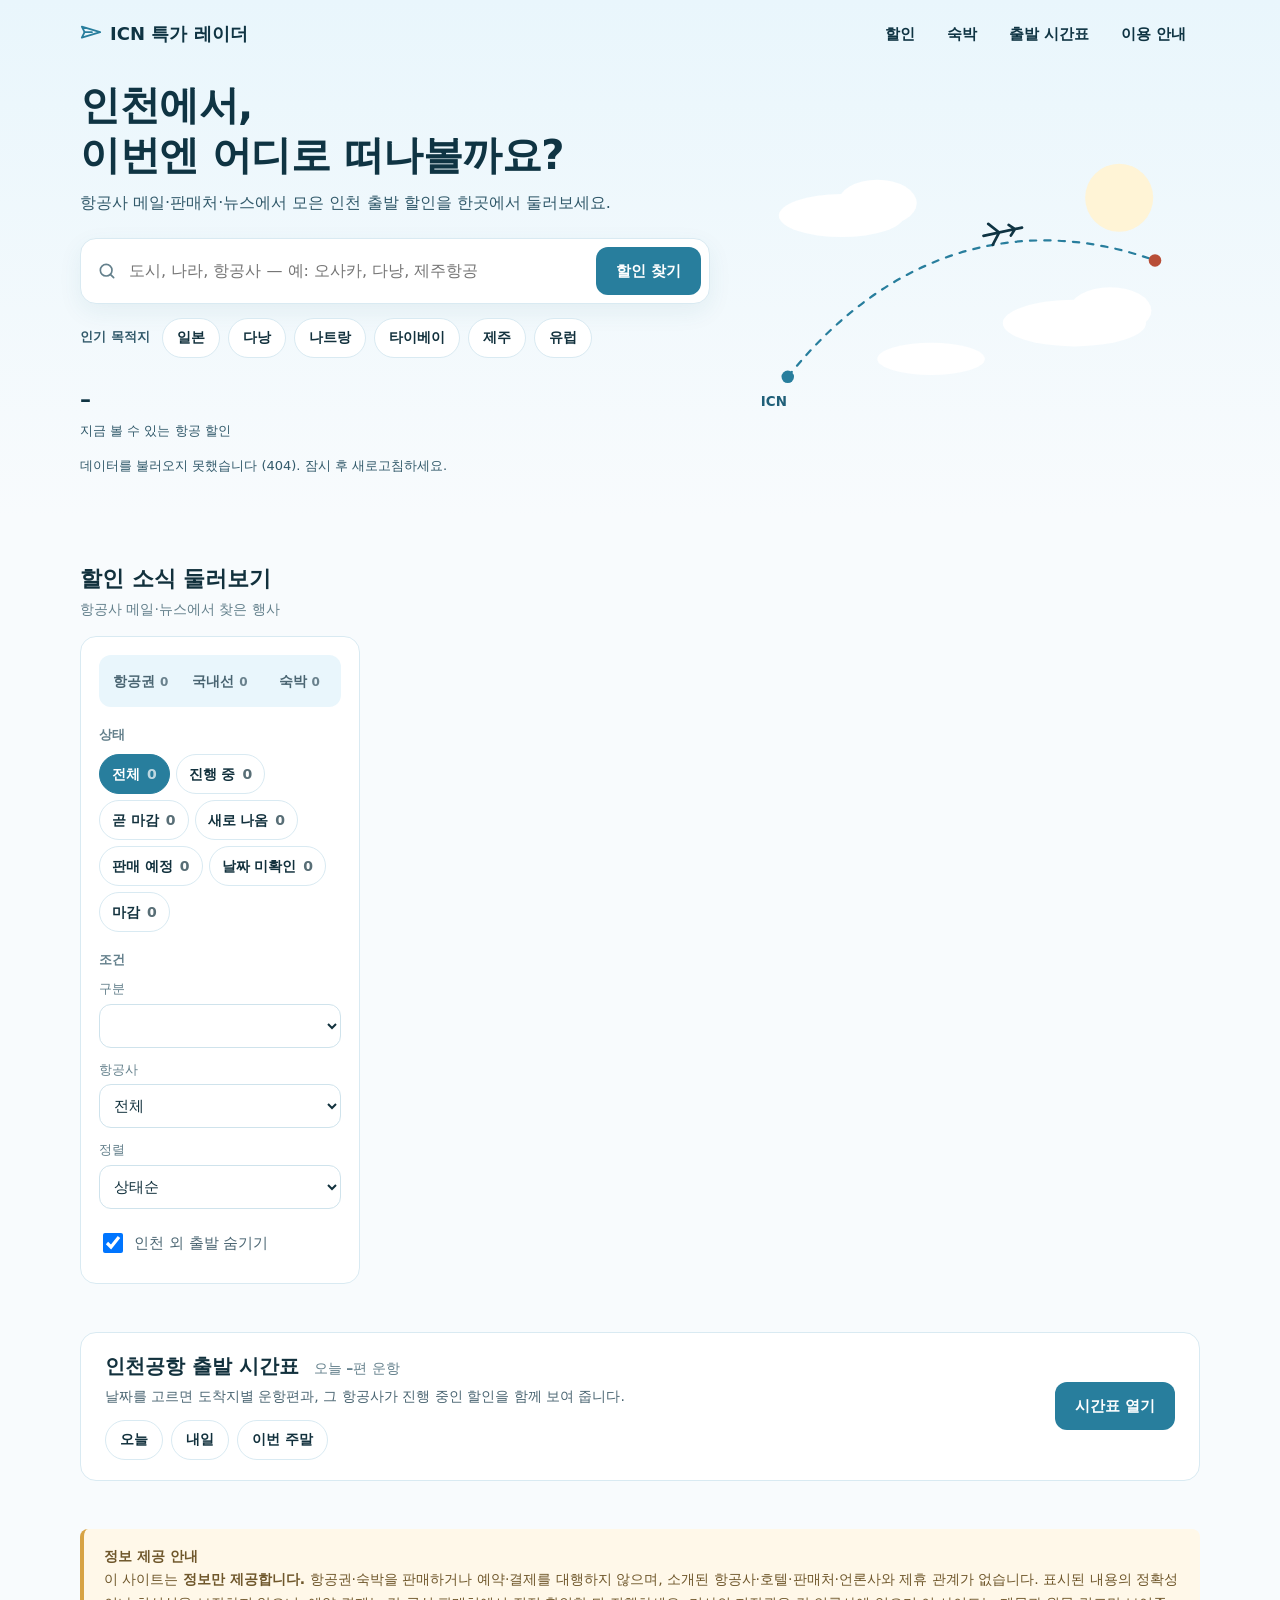
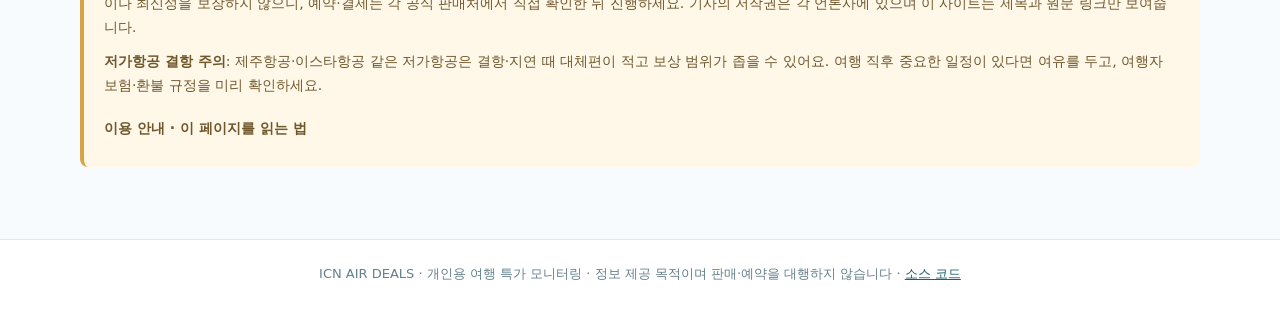
==== commit f9fdcda6: "site: 저가항공 결항 주의 — 이용 안내에 한 줄(항상 보임), 저가항공 카드 상세 정보에 '결항 주의' 줄(대체편이 적고 보상이 좁을 수 있으니 일정 여유) Co-Author" ====
--- a/site/index.html
+++ b/site/index.html
@@ -8,6 +8,12 @@
 <!-- 검색 노출·AI 학습 거부 요청. 지키는 봇에만 효과가 있고 강제 차단은 아니다. -->
 <meta name="robots" content="noindex, nofollow, noarchive, nosnippet, noimageindex, noai, noimageai">
 <link rel="stylesheet" href="style.css">
+<!-- 휴대폰 홈 화면에 앱처럼 추가 -->
+<link rel="manifest" href="manifest.webmanifest">
+<meta name="theme-color" content="#1f5f78">
+<link rel="icon" href="icon.svg" type="image/svg+xml">
+<link rel="apple-touch-icon" href="icon-180.png">
+<meta name="apple-mobile-web-app-title" content="ICN 특가">
 </head>
 <body>
 <!-- 리디자인 시안(docs/design/redesign-proposal.html): 여행 첫 화면 → 곧 마감 → 지역별 최저가 → 할인 둘러보기 → 가격으로 보기 → 시간표 -->
@@ -93,6 +99,7 @@
           <button type="button" data-filter="official" id="official-btn" hidden>항공사 공식 <b id="c-official">0</b></button>
           <button type="button" data-filter="undated">날짜 미확인 <b id="c-undated">0</b></button>
           <button type="button" data-filter="ended">마감 <b id="c-ended">0</b></button>
+          <button type="button" data-filter="fav" id="fav-btn" hidden>★ 즐겨찾기 <b id="c-fav">0</b></button>
         </div>
         <!-- 좁은 화면에서는 아래 조건을 '필터 · 정렬' 버튼으로 여는 시트에 넣는다 -->
         <button type="button" class="filter-toggle" id="filter-toggle" aria-expanded="false" aria-controls="deal-filters">필터 · 정렬 <b id="filter-n" hidden></b></button>
@@ -227,6 +234,7 @@
     <div class="notice">
       <strong>정보 제공 안내</strong><br>
       이 사이트는 <b>정보만 제공합니다.</b> 항공권·숙박을 판매하거나 예약·결제를 대행하지 않으며, 소개된 항공사·호텔·판매처·언론사와 제휴 관계가 없습니다. 표시된 내용의 정확성이나 최신성을 보장하지 않으니, 예약·결제는 각 공식 판매처에서 직접 확인한 뒤 진행하세요. 기사의 저작권은 각 언론사에 있으며 이 사이트는 제목과 원문 링크만 보여줍니다.
+      <p class="lcc-note"><b>저가항공 결항 주의</b>: 제주항공·이스타항공 같은 저가항공은 결항·지연 때 대체편이 적고 보상 범위가 좁을 수 있어요. 여행 직후 중요한 일정이 있다면 여유를 두고, 여행자 보험·환불 규정을 미리 확인하세요.</p>
       <details class="guide-more">
       <summary>이용 안내 · 이 페이지를 읽는 법</summary>
       <b>출처 표시</b>: <span class="trust t-official">항공사 공식</span> 발신 인증을 통과한 항공사·판매처 메일에서 확인 · <span class="trust t-seller">판매처 가격</span> 땡처리닷컴이 올려 둔 원화 총액 · <span class="trust t-post">게시 당시 가격</span> Secret Flying 게시물의 가격(원래 통화) · <span class="trust t-news">뉴스 기사</span> 기사 제목·요약에서 뽑은 정보로 예약 전 공식 확인이 필요합니다.<br>
@@ -251,5 +259,6 @@
   <button type="button" data-go="schedule"><svg viewBox="0 0 24 24" aria-hidden="true"><circle cx="12" cy="12" r="9"/><path d="M12 7v5l3 2"/></svg>시간표</button>
 </nav>
 <script src="app.js"></script>
+<script>if ("serviceWorker" in navigator) navigator.serviceWorker.register("sw.js").catch(function () {});</script>
 </body>
 </html>
--- a/site/style.css
+++ b/site/style.css
@@ -258,6 +258,7 @@
 .sf-route { font-weight: 700; overflow-wrap: anywhere; }
 .sf-price { font-weight: 800; color: var(--coral); white-space: nowrap; font-variant-numeric: tabular-nums; }
 .sf-meta { grid-column: 1 / -1; font-size: 13px; color: var(--faint); }
+.tt-low { color: var(--coral); font-weight: 700; }
 .sf-note { margin: 8px 0 0; font-size: 13px; color: var(--muted); }
 .more { margin-top: 8px; width: 100%; min-height: 44px; background: var(--surface); border: 1px solid var(--line); border-radius: 12px; padding: 10px; font-weight: 700; color: var(--btn-ink); }
 
@@ -326,6 +327,8 @@
 .notice { background: var(--notice-bg); border-left: 4px solid var(--notice-bar); padding: 16px 20px; border-radius: 8px; color: var(--notice-ink); line-height: 1.7; font-size: 14px; }
 .notice.warn { margin-top: 16px; border-left-color: var(--red); background: var(--red-bg); color: var(--red); }
 .notice.warn p { margin: 0; }
+.notice .lcc-note { margin: 10px 0 0; }
+.more dd.lcc-warn { color: var(--orange); }
 .site-foot { padding: 24px; text-align: center; color: var(--faint); font-size: 13px; border-top: 1px solid var(--line); background: var(--surface); }
 
 /* 진행 여부 미확인 (접힘) */
@@ -432,3 +435,21 @@
   .tabbar button[aria-current="true"] { color: var(--brand-ink); }
 }
 @media (prefers-reduced-motion: reduce) { .sheet { transition: none; } }
+
+/* 즐겨찾기 별 (카드 오른쪽 위) */
+.pass .main { position: relative; }
+.pass .pills { padding-right: 40px; }
+.fav {
+  position: absolute; top: 10px; right: 10px; width: 40px; height: 40px; display: grid; place-items: center;
+  border: 0; border-radius: 50%; background: transparent; color: var(--faint); cursor: pointer;
+}
+.fav svg { width: 22px; height: 22px; fill: none; stroke: currentColor; stroke-width: 1.8; stroke-linejoin: round; }
+.fav[aria-pressed="true"] { color: #e0a100; }
+.fav[aria-pressed="true"] svg { fill: currentColor; }
+.fav:hover { background: var(--line-soft); }
+.fav:focus-visible { outline: 2px solid var(--blue); outline-offset: 2px; }
+
+/* 땡처리 도착지별 최근 30일 최저가 흐름 */
+.spark { vertical-align: middle; margin-right: 8px; }
+.spark polyline { fill: none; stroke: var(--faint); stroke-width: 1.5; stroke-linejoin: round; stroke-linecap: round; }
+.spark circle { fill: var(--coral); }
